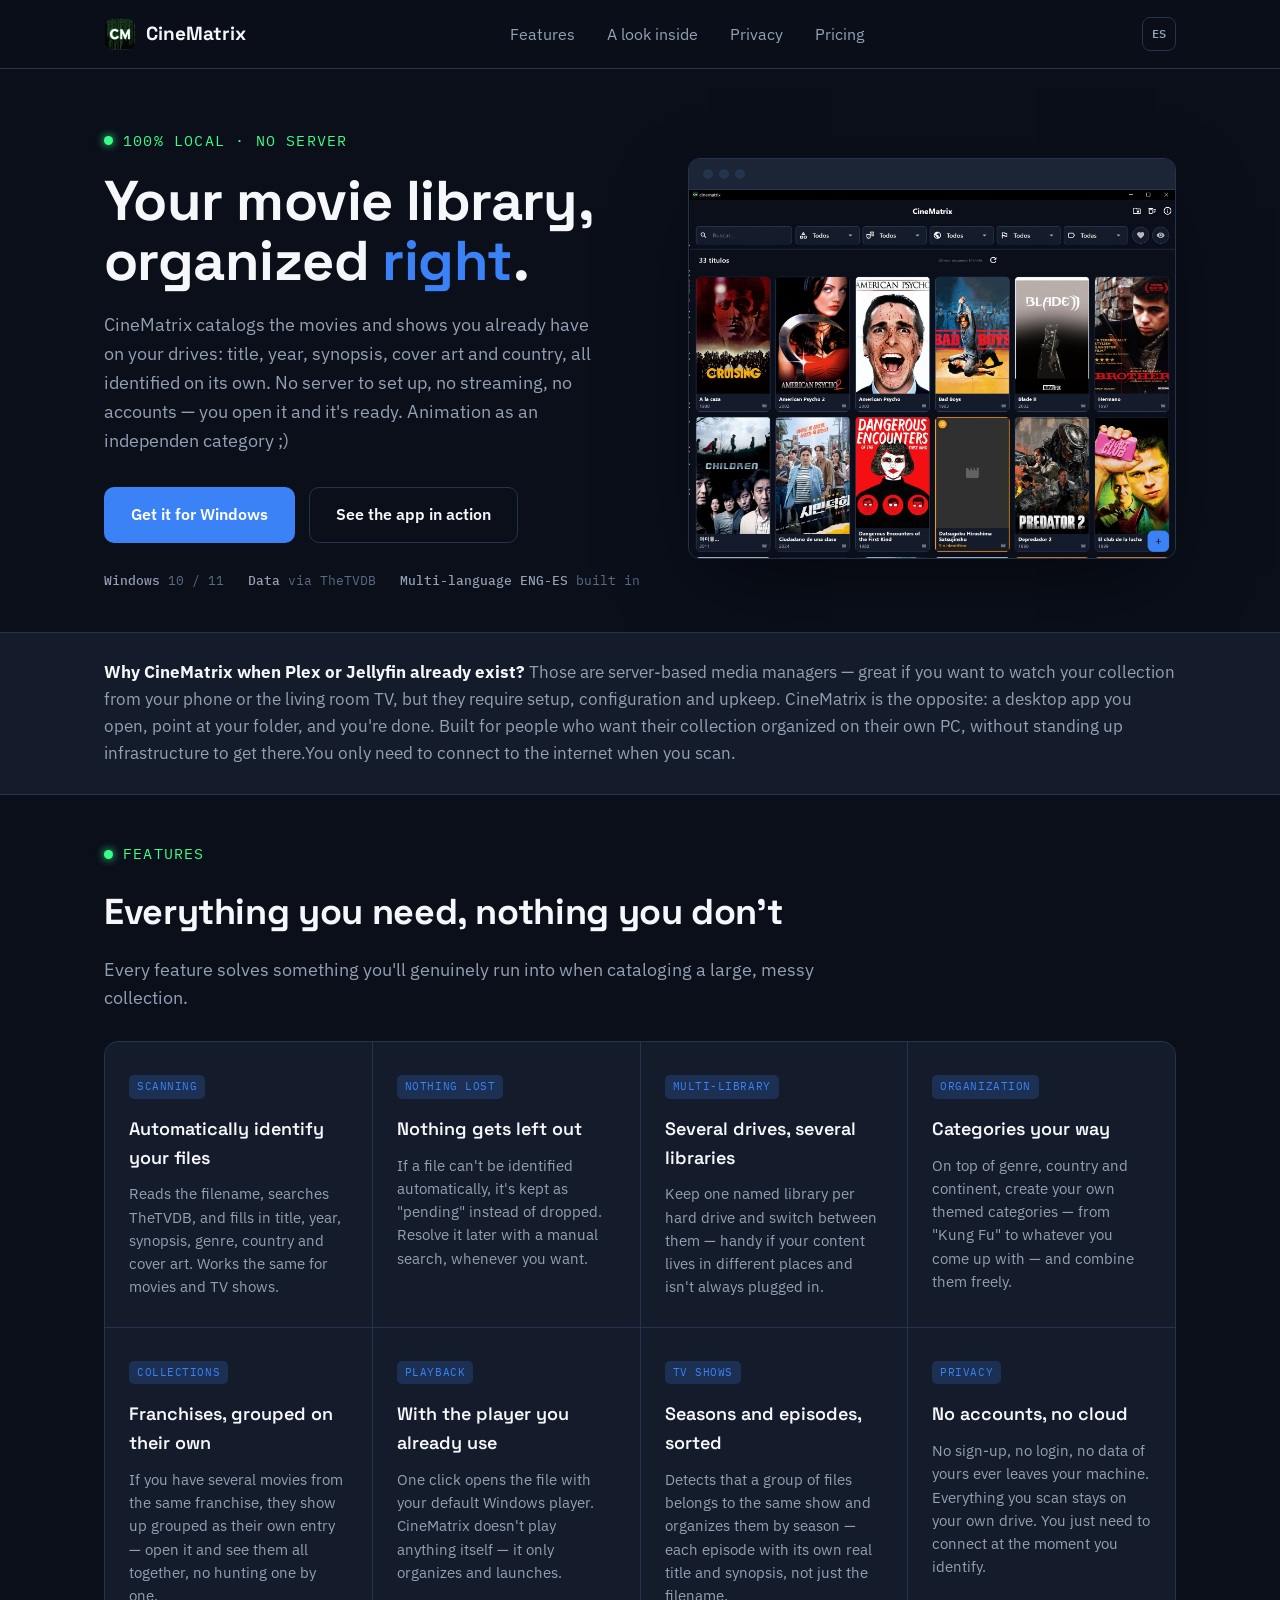
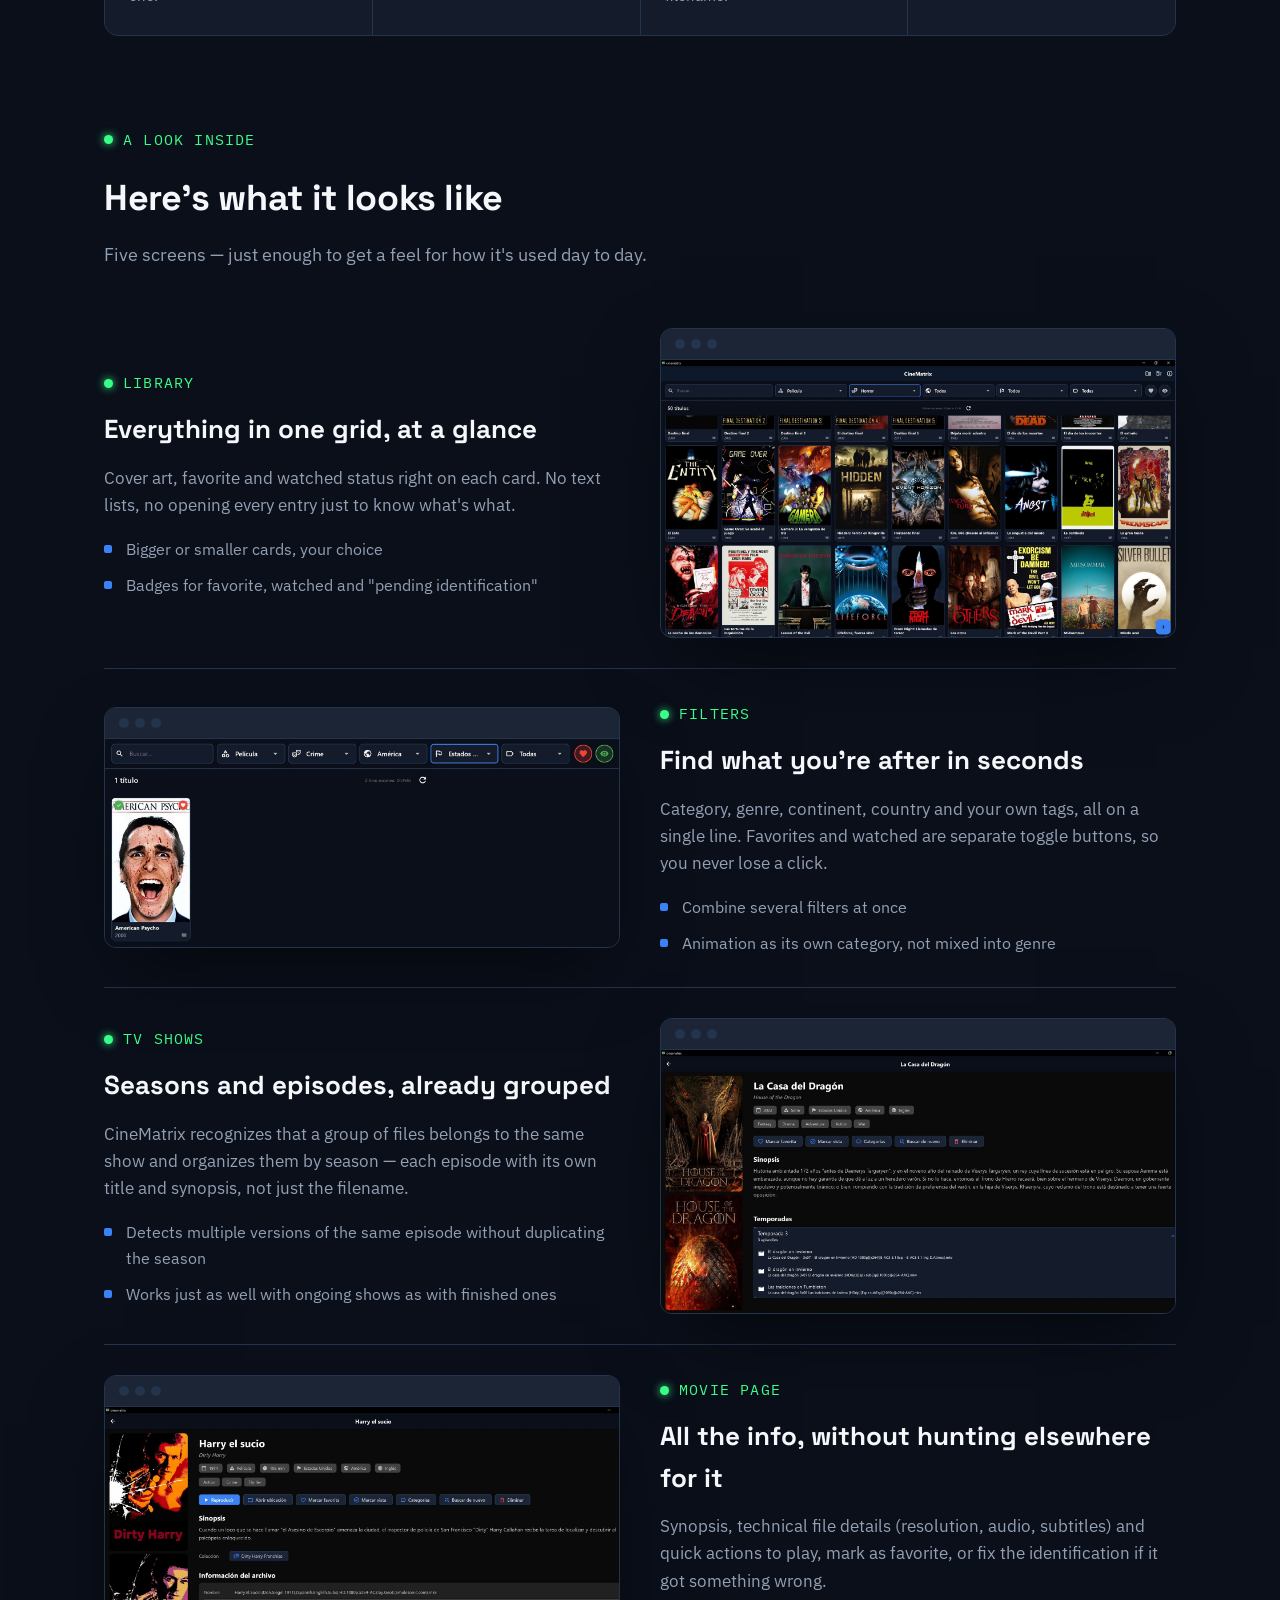
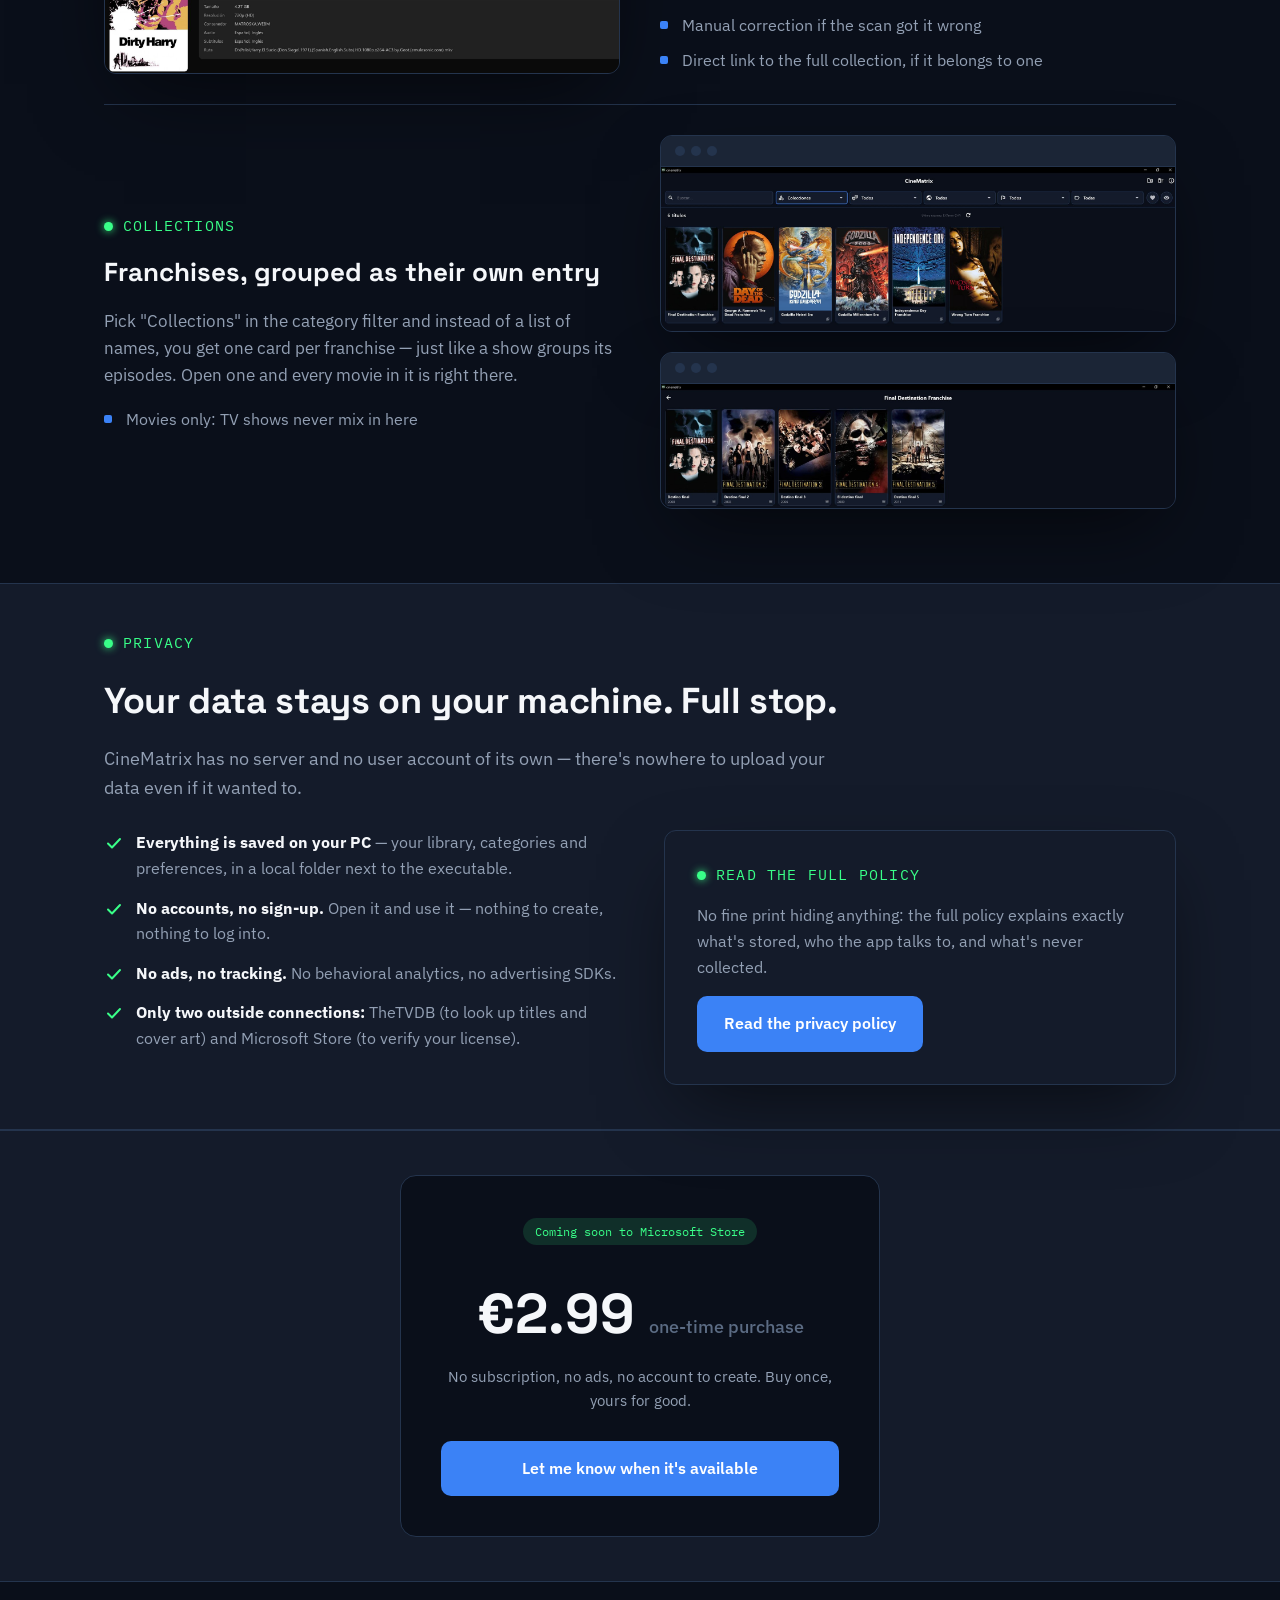
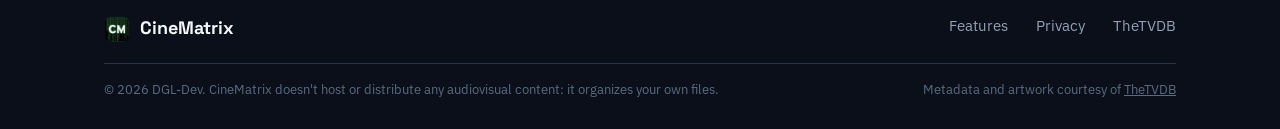
==== index.html @ 27110ffa "Update index.html" ====
<!DOCTYPE html>
<html lang="es">
<head>
<meta charset="UTF-8">
<meta name="viewport" content="width=device-width, initial-scale=1.0">
<title>CineMatrix — Tu videoteca, organizada como se merece</title>
<meta name="description" content="CineMatrix cataloga y reproduce tu colección de películas y series en local, en Windows, sin servidor ni streaming. Escanea tus carpetas, identifica cada título automáticamente y reprodúcelo con tu reproductor de siempre.">
<link rel="icon" href="logo.png">
<link rel="alternate" hreflang="es" href="./">
<link rel="alternate" hreflang="en" href="en/">
<link rel="preconnect" href="https://fonts.googleapis.com">
<link rel="preconnect" href="https://fonts.gstatic.com" crossorigin>
<link href="https://fonts.googleapis.com/css2?family=Space+Grotesk:wght@500;700&family=IBM+Plex+Sans:wght@400;500;600&family=IBM+Plex+Mono:wght@400;500;600&display=swap" rel="stylesheet">
<link rel="stylesheet" href="styles.css">
</head>
<body>

<nav class="nav">
  <div class="wrap">
    <a href="#top" class="nav-brand">
      <img src="logo.png" alt="">
      CineMatrix
    </a>
    <ul class="nav-links">
      <li><a href="#caracteristicas">Características</a></li>
      <li><a href="#vistazo">Un vistazo</a></li>
      <li><a href="#privacidad">Privacidad</a></li>
      <li><a href="#precio">Precio</a></li>
    </ul>
    <a class="lang-switch" href="en/" aria-label="Switch to English">EN</a>
  </div>
</nav>

<header class="hero" id="top">
  <canvas id="rain-canvas" aria-hidden="true"></canvas>
  <div class="wrap">
    <div class="hero-grid">
      <div>
        <span class="eyebrow">100% local · sin servidor</span>
        <h1>Tu videoteca,<br>organizada <em>como se merece</em>.</h1>
        <p class="lead">
          CineMatrix cataloga las películas, series y animación que ya tienes en tus discos:
          título, año, sinopsis, portada y país, todo identificado solo. Sin montar
          un servidor, sin streaming, sin cuentas — se abre y ya está.
        </p>
        <div class="hero-actions">
          <a class="btn btn-primary" href="#precio">
            Consíguela para Windows
          </a>
          <a class="btn btn-ghost" href="#vistazo">Ver la app por dentro</a>
        </div>
        <div class="hero-meta">
          <span><strong>Windows</strong> 10 / 11</span>
          <span><strong>Datos</strong> vía TheTVDB</span>
          <span><strong>Multi-idioma ENG-ES</strong> incluido</span>
        </div>
      </div>

      <div class="window-frame">
        <div class="bar">
          <span class="dot"></span><span class="dot"></span><span class="dot"></span>
        </div>
        <button class="image-button" data-image="capturas/biblioteca1.jpg">
          <img src="capturas/biblioteca1.jpg" alt="Cuadrícula principal de CineMatrix mostrando una biblioteca con 33 títulos de películas y series">
        </button>
      </div>
    </div>
  </div>
</header>

<div class="positioning">
  <div class="wrap">
    <p>
      <strong>¿Para qué CineMatrix si ya existe Plex o Jellyfin?</strong>
      Esos son gestores con servidor: geniales si quieres ver tu colección desde el
      móvil o la tele del salón, pero piden instalación, configuración y mantenimiento.
      CineMatrix es lo contrario — una app de escritorio que abres, escaneas tu carpeta
      y listo. Pensada para quien quiere su colección organizada en su propio PC, sin
      montar infraestructura para conseguirlo. Únicamente necesita conectarse a internet cuando
      escaneas.
    </p>
  </div>
</div>

<section id="caracteristicas">
  <div class="wrap">
    <div class="section-head">
      <span class="eyebrow">Características</span>
      <h2>Todo lo que hace falta, nada que sobre</h2>
      <p>Cada función resuelve algo con lo que te vas a topar de verdad al catalogar una colección grande y desordenada.</p>
    </div>

    <div class="features-grid">
      <div class="feature">
        <span class="tag">ESCANEO</span>
        <h3>Identifica automáticamente tus archivos</h3>
        <p>Lee el nombre del archivo y rellena título, año, sinopsis, género, país, portada junto con los datos técnicos del archivo. Funciona con películas y series por igual.</p>
      </div>
      <div class="feature">
        <span class="tag">SIN PERDER NADA</span>
        <h3>Nada se queda fuera</h3>
        <p>Si un archivo no se identifica solo, se guarda como "pendiente" en vez de descartarse. Lo resuelves luego con una búsqueda manual, cuando quieras.</p>
      </div>
      <div class="feature">
        <span class="tag">MULTI-BIBLIOTECA</span>
        <h3>Varios discos, varias bibliotecas</h3>
        <p>Ten una biblioteca por disco duro, con nombre propio, y cambia entre ellas — útil si guardas contenido en distintos sitios y no siempre los tienes conectados.</p>
      </div>
      <div class="feature">
        <span class="tag">ORGANIZACIÓN</span>
        <h3>Categorías a tu manera</h3>
        <p>Además de género, país y continente, crea tus propias categorías temáticas — de "Kung Fu" a lo que se te ocurra — y combínalas entre sí.</p>
      </div>
      <div class="feature">
        <span class="tag">COLECCIONES</span>
        <h3>Sagas agrupadas solas</h3>
        <p>Si tienes varias películas de una misma saga, aparecen agrupadas como una ficha propia — entras y ves todas juntas, sin buscarlas una a una.</p>
      </div>
      <div class="feature">
        <span class="tag">REPRODUCCIÓN</span>
        <h3>Con el reproductor que ya usas</h3>
        <p>Un clic abre el archivo con tu reproductor por defecto de Windows. CineMatrix no reproduce nada por sí misma — solo organiza y lanza.</p>
      </div>
      <div class="feature">
        <span class="tag">SERIES</span>
        <h3>Temporadas y episodios, solos</h3>
        <p>Detecta tu serie a partir del nombre del archivo y agrupa cada episodio en su temporada correspondiente, con título y sinopsis propios de cada capítulo.</p>
      </div>
      <div class="feature">
        <span class="tag">PRIVACIDAD</span>
        <h3>Sin cuentas, sin nube, offline</h3>
        <p>No hay registro, ni inicio de sesión, ni datos tuyos saliendo de tu equipo. Todo lo que escaneas se queda en tu propio disco. Solo necesita conectarse
          en el momento que identificas.
        </p>
      </div>
    </div>
  </div>
</section>

<section id="vistazo">
  <div class="wrap">
    <div class="section-head">
      <span class="eyebrow">Un vistazo</span>
      <h2>Así se ve por dentro</h2>
      <p>Cinco pantallas, lo justo para hacerse una idea de cómo se usa día a día.</p>
    </div>

    <div class="showcase-row">
      <div class="showcase-text">
        <span class="eyebrow">Biblioteca</span>
        <h3>Todo en una cuadrícula, de un vistazo</h3>
        <p>Portada, favorito y estado de visto directamente sobre cada tarjeta. Sin listas de texto, sin tener que entrar a cada ficha para saber qué es qué.</p>
        <ul>
          <li>9 fichas por línea y tamaño autoregulado</li>
          <li>Insignias de favorito, visto y "pendiente de identificar"</li>
        </ul>
      </div>
      <div class="showcase-shot window-frame">
        <div class="bar"><span class="dot"></span><span class="dot"></span><span class="dot"></span></div>
        <button class="image-button" data-image="capturas/biblioteca2.jpg">
          <img src="capturas/biblioteca2.jpg" alt="Biblioteca de CineMatrix filtrada por género Horror, mostrando 50 títulos en varias filas de tarjetas">
        </button>
      </div>
    </div>

    <div class="showcase-row reverse">
      <div class="showcase-text">
        <span class="eyebrow">Filtros</span>
        <h3>Encuentra lo que buscas en segundos</h3>
        <p>Categoría, género, continente, país y tus propias etiquetas, todo en una sola línea. Favoritos y vistos son botones aparte, para no perder ni un clic.</p>
        <ul>
          <li>Combina varios filtros a la vez</li>
          <li>Animación como categoría propia, no mezclada con género</li>
        </ul>
      </div>
      <div class="showcase-shot window-frame">
        <div class="bar"><span class="dot"></span><span class="dot"></span><span class="dot"></span></div>
        <button class="image-button" data-image="capturas/filtros.jpg">
          <img src="capturas/filtros.jpg" alt="Barra de filtros de CineMatrix con Película, Crime, América y Estados Unidos activos">
        </button>
      </div>
    </div>

    <div class="showcase-row">
      <div class="showcase-text">
        <span class="eyebrow">Series</span>
        <h3>Temporadas y episodios, ya agrupados</h3>
        <p>CineMatrix reconoce que un grupo de archivos pertenece a la misma serie, y los organiza por temporada — cada episodio con su propio título y sinopsis, no solo el nombre del archivo.</p>
        <ul>
          <li>Detecta varias versiones del mismo episodio sin duplicar la temporada</li>
          <li>Funciona igual de bien con series en emisión que con series cerradas</li>
        </ul>
      </div>
      <div class="showcase-shot window-frame">
        <div class="bar"><span class="dot"></span><span class="dot"></span><span class="dot"></span></div>
        <button class="image-button" data-image="capturas/detalle-serie.jpg">
          <img src="capturas/detalle-serie.jpg" alt="Ficha de la serie La Casa del Dragón con la Temporada 3 desplegada y sus episodios">
        </button>
      </div>
    </div>

    <div class="showcase-row reverse">
      <div class="showcase-text">
        <span class="eyebrow">Ficha de película</span>
        <h3>Toda la información, sin ir a buscarla a otro sitio</h3>
        <p>Sinopsis, reparto y datos técnicos del archivo (resolución, audio, subtítulos) y accesos directos para reproducir, marcar favorita o corregir la identificación si hace falta.</p>
        <ul>
          <li>Corrección manual si el escaneo se equivocó</li>
          <li>Acceso directo a la colección completa, si pertenece a una</li>
        </ul>
      </div>
      <div class="showcase-shot window-frame">
        <div class="bar"><span class="dot"></span><span class="dot"></span><span class="dot"></span></div>
        <button class="image-button" data-image="capturas/ficha.jpg">
          <img src="capturas/ficha.jpg" alt="Ficha de la película Harry el sucio con sinopsis, colección e información del archivo">
        </button>
      </div>
    </div>

    <div class="showcase-row">
      <div class="showcase-text">
        <span class="eyebrow">Colecciones</span>
        <h3>Las sagas, agrupadas como una ficha más</h3>
        <p>Elige "Colecciones" en el filtro de categoría y en vez de una lista de nombres, ves una tarjeta por cada saga — igual que una serie agrupa sus episodios. Entra en una y ahí están todas sus películas juntas.</p>
        <ul>
          <li>Solo afecta a películas: las series no se mezclan aquí</li>
        </ul>
      </div>
      <div class="showcase-shot shot-stack">
        <div class="window-frame">
          <div class="bar"><span class="dot"></span><span class="dot"></span><span class="dot"></span></div>
          <button class="image-button" data-image="capturas/coleccion1.jpg">
            <img src="capturas/coleccion1.jpg" alt="Vista de colecciones de CineMatrix con seis sagas como tarjetas: Final Destination, Godzilla, Independence Day...">
          </button>
        </div>
        <div class="window-frame">
          <div class="bar"><span class="dot"></span><span class="dot"></span><span class="dot"></span></div>
          <button class="image-button" data-image="capturas/coleccion2.jpg">
            <img src="capturas/coleccion2.jpg" alt="Dentro de la colección Final Destination Franchise, con sus cinco películas">
          </button>
        </div>
      </div>
    </div>
  </div>
</section>

<section class="privacy" id="privacidad">
  <div class="wrap">
    <div class="section-head">
      <span class="eyebrow">Privacidad</span>
      <h2>Tus datos, en tu equipo. Punto.</h2>
      <p>CineMatrix no tiene servidor propio ni cuenta de usuario — no hay dónde subir tus datos aunque quisiera.</p>
    </div>

    <div class="privacy-grid">
      <ul class="privacy-list">
        <li>
          <svg width="20" height="20" viewBox="0 0 20 20" fill="none"><path d="M4 10.5L8 14.5L16 6" stroke="currentColor" stroke-width="2" stroke-linecap="round" stroke-linejoin="round"/></svg>
          <span><strong>Todo se guarda en tu PC</strong> — tu biblioteca, categorías y preferencias, en una carpeta local junto al ejecutable.</span>
        </li>
        <li>
          <svg width="20" height="20" viewBox="0 0 20 20" fill="none"><path d="M4 10.5L8 14.5L16 6" stroke="currentColor" stroke-width="2" stroke-linecap="round" stroke-linejoin="round"/></svg>
          <span><strong>Sin cuentas ni registro.</strong> Se abre y se usa, no hay nada que crear ni con lo que iniciar sesión.</span>
        </li>
        <li>
          <svg width="20" height="20" viewBox="0 0 20 20" fill="none"><path d="M4 10.5L8 14.5L16 6" stroke="currentColor" stroke-width="2" stroke-linecap="round" stroke-linejoin="round"/></svg>
          <span><strong>Sin anuncios ni rastreo.</strong> Ninguna analítica de comportamiento ni SDK publicitario.</span>
        </li>
        <li>
          <svg width="20" height="20" viewBox="0 0 20 20" fill="none"><path d="M4 10.5L8 14.5L16 6" stroke="currentColor" stroke-width="2" stroke-linecap="round" stroke-linejoin="round"/></svg>
          <span><strong>Solo dos comunicaciones externas:</strong> a TheTVDB (para buscar títulos y portadas) y a Microsoft Store (para verificar la licencia).</span>
        </li>
      </ul>

      <div class="window-frame" style="padding: 32px; display:flex; flex-direction:column; gap:16px; align-items:flex-start;">
        <span class="eyebrow" style="margin-bottom:0;">Léelo completo</span>
        <p style="margin:0; color:var(--text-muted); font-size:16px;">
          Sin letra pequeña escondida: la política completa explica exactamente
          qué se guarda, con quién se comunica la app y qué no se recopila nunca.
        </p>
        <a class="btn btn-primary" href="privacidad.html">Consulta la política de privacidad</a>
      </div>
    </div>
  </div>
</section>

<section class="pricing" id="precio">
  <div class="wrap">
    <div class="pricing-card">
      <span class="pricing-badge">Próximamente en Microsoft Store</span>
      <div class="price">2,99&nbsp;€ <span>pago único</span></div>
      <p class="note">Sin suscripción, sin anuncios, sin cuenta que crear. Una compra, tuya para siempre.</p>
      <a class="btn btn-primary" href="#precio">
        Avísame cuando esté disponible
      </a>
    </div>
  </div>
</section>

<footer>
  <div class="wrap">
    <div class="footer-grid">
      <div class="footer-brand">
        <img src="logo.png" alt="">
        CineMatrix
      </div>
      <ul class="footer-links">
        <li><a href="#caracteristicas">Características</a></li>
        <li><a href="privacidad.html">Privacidad</a></li>
        <li><a href="https://thetvdb.com" target="_blank" rel="noopener">TheTVDB</a></li>
      </ul>
    </div>
    <div class="footer-fine">
      <span>© 2026 DGL.Dev. CineMatrix no aloja ni distribuye contenido audiovisual: organiza tus propios archivos.</span>
      <span>Metadatos y portadas cortesía de <a href="https://thetvdb.com" target="_blank" rel="noopener">TheTVDB</a></span>
    </div>
  </div>
</footer>

<!-- Modal para zoom de imágenes -->
<div id="image-modal" class="modal" aria-hidden="true" role="dialog" aria-label="Visor de imágenes">
  <button id="modal-close" class="modal-close" aria-label="Cerrar imagen">✕</button>
  <img id="modal-image" src="" alt="Imagen ampliada">
</div>

<script src="rain.js"></script>
<script src="zoom.js"></script>
<script>
  // Redirigir automáticamente al idioma del navegador
  (function() {
    var userLang = navigator.language || navigator.userLanguage;
    if (userLang && userLang.startsWith('en')) {
      window.location.href = 'en/';
    }
  })();
</script>
</body>
</html>
---- styles.css ----
/* ============================================================
   CineMatrix — estilos compartidos
   Paleta calcada de la propia app (lib/theme/app_colors.dart):
   fondo casi negro azulado, superficies ligeramente más claras,
   acento azul. El verde es SOLO de marca (el logo "Matrix"),
   se usa con cuentagotas, nunca como color de interfaz.
   ============================================================ */

:root {
  --bg: #0a0f1a;
  --surface: #141b2a;
  --surface-2: #1b2536;
  --border: #24344d;
  --accent: #3b82f6;
  --accent-dim: #3b82f633;
  --matrix: #39ff88;
  --matrix-dim: #39ff8822;
  --text: #f5f7fa;
  --text-muted: #93a0b4;
  --text-faint: #5b6b83;

  --font-display: "Space Grotesk", sans-serif;
  --font-body: "IBM Plex Sans", sans-serif;
  --font-mono: "IBM Plex Mono", monospace;
}

* { box-sizing: border-box; }

html {
  scroll-behavior: smooth;
}

@media (prefers-reduced-motion: reduce) {
  html { scroll-behavior: auto; }
  * { animation-duration: 0.001ms !important; animation-iteration-count: 1 !important; transition-duration: 0.001ms !important; }
}

body {
  margin: 0;
  background: var(--bg);
  color: var(--text);
  font-family: var(--font-body);
  font-size: 18px;
  line-height: 1.6;
  -webkit-font-smoothing: antialiased;
}

a { color: inherit; }

img { max-width: 100%; display: block; }

.wrap {
  max-width: 1120px;
  margin: 0 auto;
  padding: 0 24px;
}

/* ---------- Foco visible para teclado ---------- */
a:focus-visible,
button:focus-visible {
  outline: 2px solid var(--accent);
  outline-offset: 3px;
  border-radius: 4px;
}

/* ---------- Navegación ---------- */
.nav {
  position: sticky;
  top: 0;
  z-index: 50;
  background: rgba(10, 15, 26, 0.85);
  backdrop-filter: blur(10px);
  border-bottom: 1px solid var(--border);
}

.nav .wrap {
  display: flex;
  align-items: center;
  justify-content: space-between;
  height: 68px;
}

.nav-brand {
  display: flex;
  align-items: center;
  gap: 10px;
  font-family: var(--font-display);
  font-weight: 700;
  font-size: 19px;
  text-decoration: none;
  color: var(--text);
}

.nav-brand img { width: 32px; height: 32px; }

.nav-links {
  display: flex;
  align-items: center;
  gap: 32px;
  list-style: none;
  margin: 0;
  padding: 0;
}

.nav-links a {
  text-decoration: none;
  color: var(--text-muted);
  font-size: 16px;
  transition: color 0.15s ease;
}

.nav-links a:hover { color: var(--text); }

.nav-cta {
  display: inline-flex;
  align-items: center;
  gap: 8px;
  background: var(--accent);
  color: #fff;
  padding: 9px 18px;
  border-radius: 8px;
  font-size: 14px;
  font-weight: 600;
  text-decoration: none;
  transition: background 0.15s ease;
}

.nav-cta:hover { background: #2f6fe0; }

@media (max-width: 760px) {
  .nav-links { display: none; }
}

.lang-switch {
  display: inline-flex;
  align-items: center;
  justify-content: center;
  width: 34px;
  height: 34px;
  margin-left: 14px;
  border: 1px solid var(--border);
  border-radius: 8px;
  font-family: var(--font-mono);
  font-size: 12px;
  font-weight: 600;
  color: var(--text-muted);
  text-decoration: none;
  transition: border-color 0.15s ease, color 0.15s ease;
}

.lang-switch:hover {
  border-color: var(--accent);
  color: var(--text);
}

/* ---------- Botones ---------- */
.btn {
  display: inline-flex;
  align-items: center;
  gap: 10px;
  padding: 14px 26px;
  border-radius: 10px;
  font-size: 16px;
  font-weight: 600;
  text-decoration: none;
  border: 1px solid transparent;
  cursor: pointer;
  transition: transform 0.15s ease, background 0.15s ease, border-color 0.15s ease;
}

.btn:hover { transform: translateY(-1px); }

.btn-primary {
  background: var(--accent);
  color: #fff;
}
.btn-primary:hover { background: #2f6fe0; }

.btn-ghost {
  background: transparent;
  border-color: var(--border);
  color: var(--text);
}
.btn-ghost:hover { border-color: var(--accent); }

.btn-tag {
  font-family: var(--font-mono);
  font-size: 11px;
  font-weight: 600;
  letter-spacing: 0.04em;
  padding: 2px 8px;
  border-radius: 5px;
  background: var(--matrix-dim);
  color: var(--matrix);
  margin-left: 4px;
}

/* ---------- Eyebrow / etiquetas mono ---------- */
.eyebrow {
  display: inline-flex;
  align-items: center;
  gap: 10px;
  font-family: var(--font-mono);
  font-size: 15px;
  letter-spacing: 0.08em;
  color: var(--matrix);
  text-transform: uppercase;
  margin-bottom: 18px;
}

.eyebrow::before {
  content: "";
  width: 9px;
  height: 9px;
  border-radius: 50%;
  background: var(--matrix);
  box-shadow: 0 0 8px var(--matrix);
}

/* ---------- Hero ---------- */
.hero {
  position: relative;
  overflow: hidden;
  padding: 56px 0 40px;
  border-bottom: 1px solid var(--border);
}

#rain-canvas {
  position: absolute;
  inset: 0;
  width: 100%;
  height: 100%;
  opacity: 0.16;
  pointer-events: none;
  mask-image: linear-gradient(to bottom, black 0%, black 55%, transparent 100%);
  -webkit-mask-image: linear-gradient(to bottom, black 0%, black 55%, transparent 100%);
}

.hero .wrap { position: relative; z-index: 1; }

.hero-grid {
  display: grid;
  grid-template-columns: 1.1fr 1fr;
  gap: 48px;
  align-items: center;
}

@media (max-width: 900px) {
  .hero-grid { grid-template-columns: 1fr; }
}

.hero h1 {
  font-family: var(--font-display);
  font-size: clamp(38px, 5vw, 56px);
  line-height: 1.08;
  font-weight: 700;
  margin: 0 0 20px;
  letter-spacing: -0.01em;
}

.hero h1 em {
  font-style: normal;
  color: var(--accent);
}

.hero p.lead {
  font-size: 18px;
  color: var(--text-muted);
  max-width: 46ch;
  margin: 0 0 32px;
}

.hero-actions {
  display: flex;
  flex-wrap: wrap;
  gap: 14px;
  margin-bottom: 28px;
}

.hero-meta {
  display: flex;
  gap: 24px;
  flex-wrap: wrap;
  font-family: var(--font-mono);
  font-size: 13px;
  color: var(--text-faint);
}

.hero-meta strong { color: var(--text-muted); font-weight: 500; }

/* ---------- Marco de "ventana" para las capturas ---------- */
.window-frame {
  background: var(--surface);
  border: 1px solid var(--border);
  border-radius: 12px;
  overflow: hidden;
  box-shadow: 0 30px 80px -20px rgba(0, 0, 0, 0.6);
}

.window-frame .bar {
  display: flex;
  align-items: center;
  gap: 6px;
  padding: 10px 14px;
  background: var(--surface-2);
  border-bottom: 1px solid var(--border);
}

.window-frame .dot {
  width: 10px;
  height: 10px;
  border-radius: 50%;
  background: var(--border);
}

.window-frame img {
  display: block;
  width: 100%;
  height: auto;
}


.shot-placeholder {
  aspect-ratio: var(--ratio, 16 / 10);
  background:
    repeating-linear-gradient(135deg, var(--surface-2) 0px, var(--surface-2) 10px, var(--surface) 10px, var(--surface) 20px);
  border: 1px dashed var(--border);
  border-radius: 8px;
  display: flex;
  flex-direction: column;
  align-items: center;
  justify-content: center;
  gap: 8px;
  text-align: center;
  padding: 24px;
}

.shot-placeholder .tag {
  font-family: var(--font-mono);
  font-size: 12px;
  color: var(--matrix);
  letter-spacing: 0.04em;
}

.shot-placeholder .label {
  font-family: var(--font-mono);
  font-size: 13px;
  color: var(--text-muted);
}

.shot-placeholder .dims {
  font-family: var(--font-mono);
  font-size: 11px;
  color: var(--text-faint);
}

/* ---------- Secciones genéricas ---------- */
section { padding: 44px 0; }

.section-head {
  max-width: 760px;
  margin: 0 0 28px;
}

.section-head h2 {
  font-family: var(--font-display);
  font-size: clamp(28px, 3.2vw, 36px);
  font-weight: 700;
  margin: 0 0 14px;
  letter-spacing: -0.01em;
}

.section-head p {
  color: var(--text-muted);
  font-size: 18px;
  margin: 0;
}

/* ---------- Posicionamiento (franja corta) ---------- */
.positioning {
  border-bottom: 1px solid var(--border);
  background: var(--surface);
}

.positioning .wrap {
  padding: 26px 24px;
  display: flex;
  align-items: center;
  gap: 20px;
  flex-wrap: wrap;
}

.positioning p {
  margin: 0;
  color: var(--text-muted);
  font-size: 17px;
}

.positioning strong { color: var(--text); }

/* ---------- Grid de características ---------- */
.features-grid {
  display: grid;
  grid-template-columns: repeat(4, 1fr);
  gap: 1px;
  background: var(--border);
  border: 1px solid var(--border);
  border-radius: 14px;
  overflow: hidden;
}

@media (max-width: 980px) {
  .features-grid { grid-template-columns: repeat(2, 1fr); }
}
@media (max-width: 560px) {
  .features-grid { grid-template-columns: 1fr; }
}

.feature {
  background: var(--surface);
  padding: 28px 24px;
}

.feature .tag {
  display: inline-block;
  font-family: var(--font-mono);
  font-size: 11px;
  letter-spacing: 0.05em;
  color: var(--accent);
  background: var(--accent-dim);
  padding: 3px 8px;
  border-radius: 5px;
  margin-bottom: 16px;
}

.feature h3 {
  font-family: var(--font-display);
  font-size: 18px;
  font-weight: 600;
  margin: 0 0 10px;
}

.feature p {
  color: var(--text-muted);
  font-size: 15px;
  margin: 0;
  line-height: 1.55;
}

/* ---------- Filas de capturas alternadas ---------- */
.showcase-row {
  display: grid;
  grid-template-columns: 1fr 1fr;
  gap: 40px;
  align-items: center;
  padding: 30px 0;
  border-bottom: 1px solid var(--border);
}

.showcase-row:last-child { border-bottom: none; }

.showcase-row.reverse .showcase-text { order: 2; }
.showcase-row.reverse .showcase-shot { order: 1; }

@media (max-width: 860px) {
  .showcase-row,
  .showcase-row.reverse .showcase-text,
  .showcase-row.reverse .showcase-shot {
    order: initial;
    grid-template-columns: 1fr;
  }
  .showcase-row { grid-template-columns: 1fr; }
}

.showcase-text .eyebrow { margin-bottom: 14px; }

.showcase-text h3 {
  font-family: var(--font-display);
  font-size: 26px;
  font-weight: 700;
  margin: 0 0 14px;
}

.showcase-text p {
  color: var(--text-muted);
  font-size: 17px;
  margin: 0 0 18px;
}

.showcase-text ul {
  margin: 0;
  padding: 0;
  list-style: none;
  display: flex;
  flex-direction: column;
  gap: 10px;
}

.showcase-text li {
  font-size: 16px;
  color: var(--text-muted);
  padding-left: 22px;
  position: relative;
}

.showcase-text li::before {
  content: "";
  position: absolute;
  left: 0;
  top: 8px;
  width: 8px;
  height: 8px;
  border-radius: 2px;
  background: var(--accent);
}

/* ---------- Privacidad (resumen + enlace a la política completa) ---------- */
.privacy {
  background: var(--surface);
  border-top: 1px solid var(--border);
  border-bottom: 1px solid var(--border);
}

.privacy-grid {
  display: grid;
  grid-template-columns: 1fr 1fr;
  gap: 48px;
  align-items: start;
}

@media (max-width: 860px) {
  .privacy-grid { grid-template-columns: 1fr; }
}

.privacy-list {
  list-style: none;
  margin: 0;
  padding: 0;
  display: flex;
  flex-direction: column;
  gap: 14px;
}

.privacy-list li {
  display: flex;
  gap: 12px;
  align-items: flex-start;
  font-size: 16px;
  color: var(--text-muted);
}

.privacy-list li svg {
  flex-shrink: 0;
  margin-top: 3px;
  color: var(--matrix);
}

.privacy-list strong { color: var(--text); }

/* ---------- Capturas apiladas (p. ej. colección 1 + colección 2) ---------- */
.shot-stack {
  display: flex;
  flex-direction: column;
  gap: 20px;
}


.pricing {
  background: var(--surface);
  border-top: 1px solid var(--border);
  border-bottom: 1px solid var(--border);
}

.pricing-card {
  max-width: 480px;
  margin: 0 auto;
  text-align: center;
  padding: 40px 40px;
  background: var(--bg);
  border: 1px solid var(--border);
  border-radius: 16px;
}

.pricing-card .price {
  font-family: var(--font-display);
  font-size: 56px;
  font-weight: 700;
  margin: 18px 0 6px;
}

.pricing-card .price span {
  font-size: 18px;
  color: var(--text-faint);
  font-weight: 500;
  font-family: var(--font-body);
}

.pricing-card p.note {
  color: var(--text-muted);
  font-size: 15px;
  margin: 0 0 28px;
}

.pricing-card .btn { width: 100%; justify-content: center; }

.pricing-badge {
  display: inline-block;
  font-family: var(--font-mono);
  font-size: 12px;
  color: var(--matrix);
  background: var(--matrix-dim);
  padding: 4px 12px;
  border-radius: 999px;
  margin-bottom: 6px;
}

/* ---------- Footer ---------- */
footer {
  padding: 32px 0 28px;
}

.footer-grid {
  display: flex;
  justify-content: space-between;
  align-items: flex-start;
  flex-wrap: wrap;
  gap: 24px;
  padding-bottom: 20px;
  border-bottom: 1px solid var(--border);
  margin-bottom: 16px;
}

.footer-brand {
  display: flex;
  align-items: center;
  gap: 10px;
  font-family: var(--font-display);
  font-weight: 700;
}

.footer-brand img { width: 26px; height: 26px; }

.footer-links {
  display: flex;
  gap: 28px;
  flex-wrap: wrap;
  list-style: none;
  margin: 0;
  padding: 0;
  font-size: 15px;
}

.footer-links a {
  color: var(--text-muted);
  text-decoration: none;
}
.footer-links a:hover { color: var(--text); }

.footer-fine {
  display: flex;
  justify-content: space-between;
  flex-wrap: wrap;
  gap: 10px;
  font-size: 13px;
  color: var(--text-faint);
}

.footer-fine a { color: var(--text-faint); text-decoration: underline; }

/* ---------- Página de privacidad: prosa ---------- */
.legal {
  padding: 48px 0 64px;
  max-width: 760px;
  margin: 0 auto;
}

.legal h1 {
  font-family: var(--font-display);
  font-size: 36px;
  margin: 0 0 8px;
}

.legal .updated {
  font-family: var(--font-mono);
  font-size: 13px;
  color: var(--text-faint);
  margin-bottom: 48px;
}

.legal h2 {
  font-family: var(--font-display);
  font-size: 21px;
  margin: 44px 0 14px;
}

.legal p, .legal li {
  color: var(--text-muted);
  font-size: 16px;
  line-height: 1.7;
}

.legal ul { padding-left: 22px; }

.legal a { color: var(--accent); }

.legal code {
  font-family: var(--font-mono);
  background: var(--surface);
  border: 1px solid var(--border);
  padding: 1px 6px;
  border-radius: 4px;
  font-size: 0.9em;
}

/* ============================================================
   Modal para zoom de imágenes
   ============================================================ */

.image-button {
  display: block;
  width: 100%;
  padding: 0;
  border: none;
  background: none;
  cursor: pointer;
}

.image-button img {
  display: block;
  width: 100%;
  height: auto;
}

.modal {
  display: none;
  position: fixed;
  top: 0;
  left: 0;
  width: 100%;
  height: 100%;
  background: rgba(0, 0, 0, 0.92);
  z-index: 9999;
  justify-content: center;
  align-items: center;
  padding: 40px;
  box-sizing: border-box;
}

.modal.active {
  display: flex;
}

.modal img {
  max-width: 100%;
  max-height: 90vh;
  object-fit: contain;
  border-radius: 8px;
  box-shadow: 0 20px 60px rgba(0, 0, 0, 0.8);
}

.modal-close {
  position: absolute;
  top: 24px;
  right: 32px;
  background: none;
  border: none;
  color: #fff;
  font-size: 36px;
  cursor: pointer;
  opacity: 0.7;
  transition: opacity 0.2s ease;
  z-index: 10;
  font-family: var(--font-body);
}

.modal-close:hover {
  opacity: 1;
}
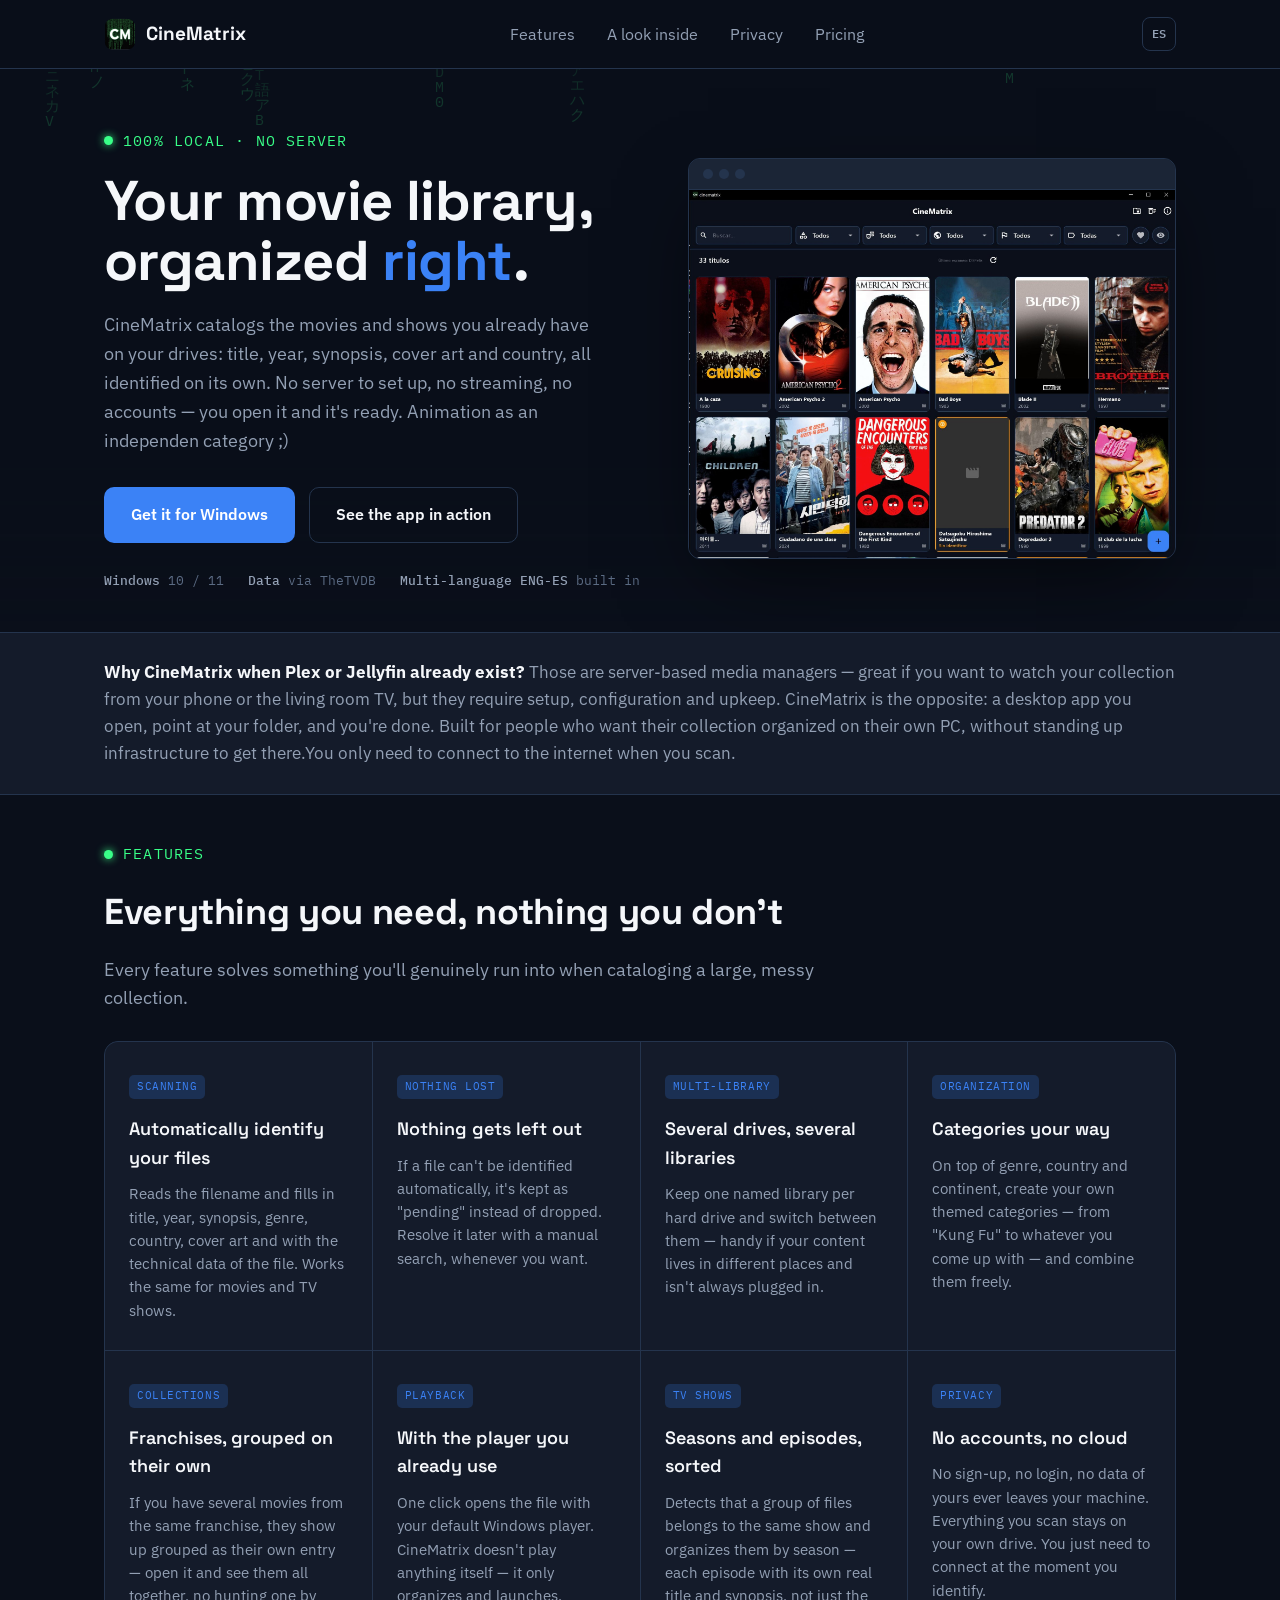
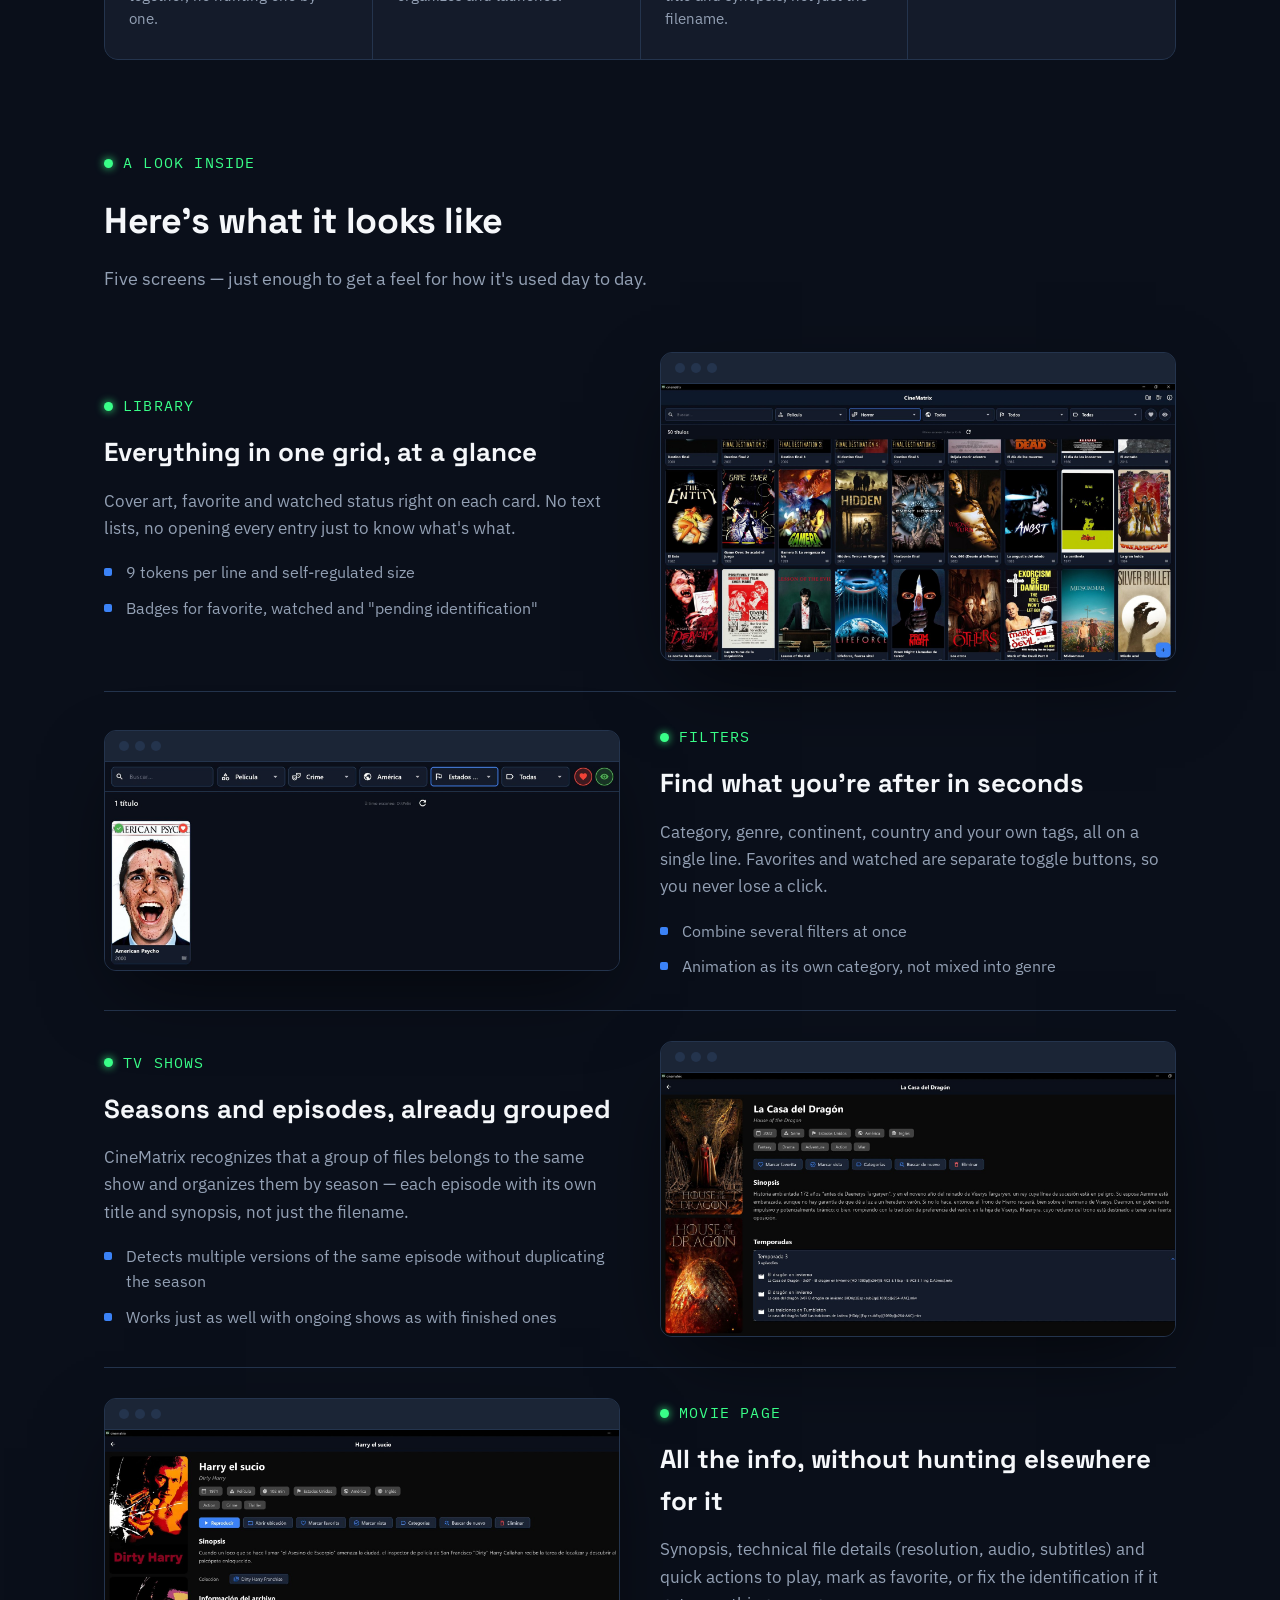
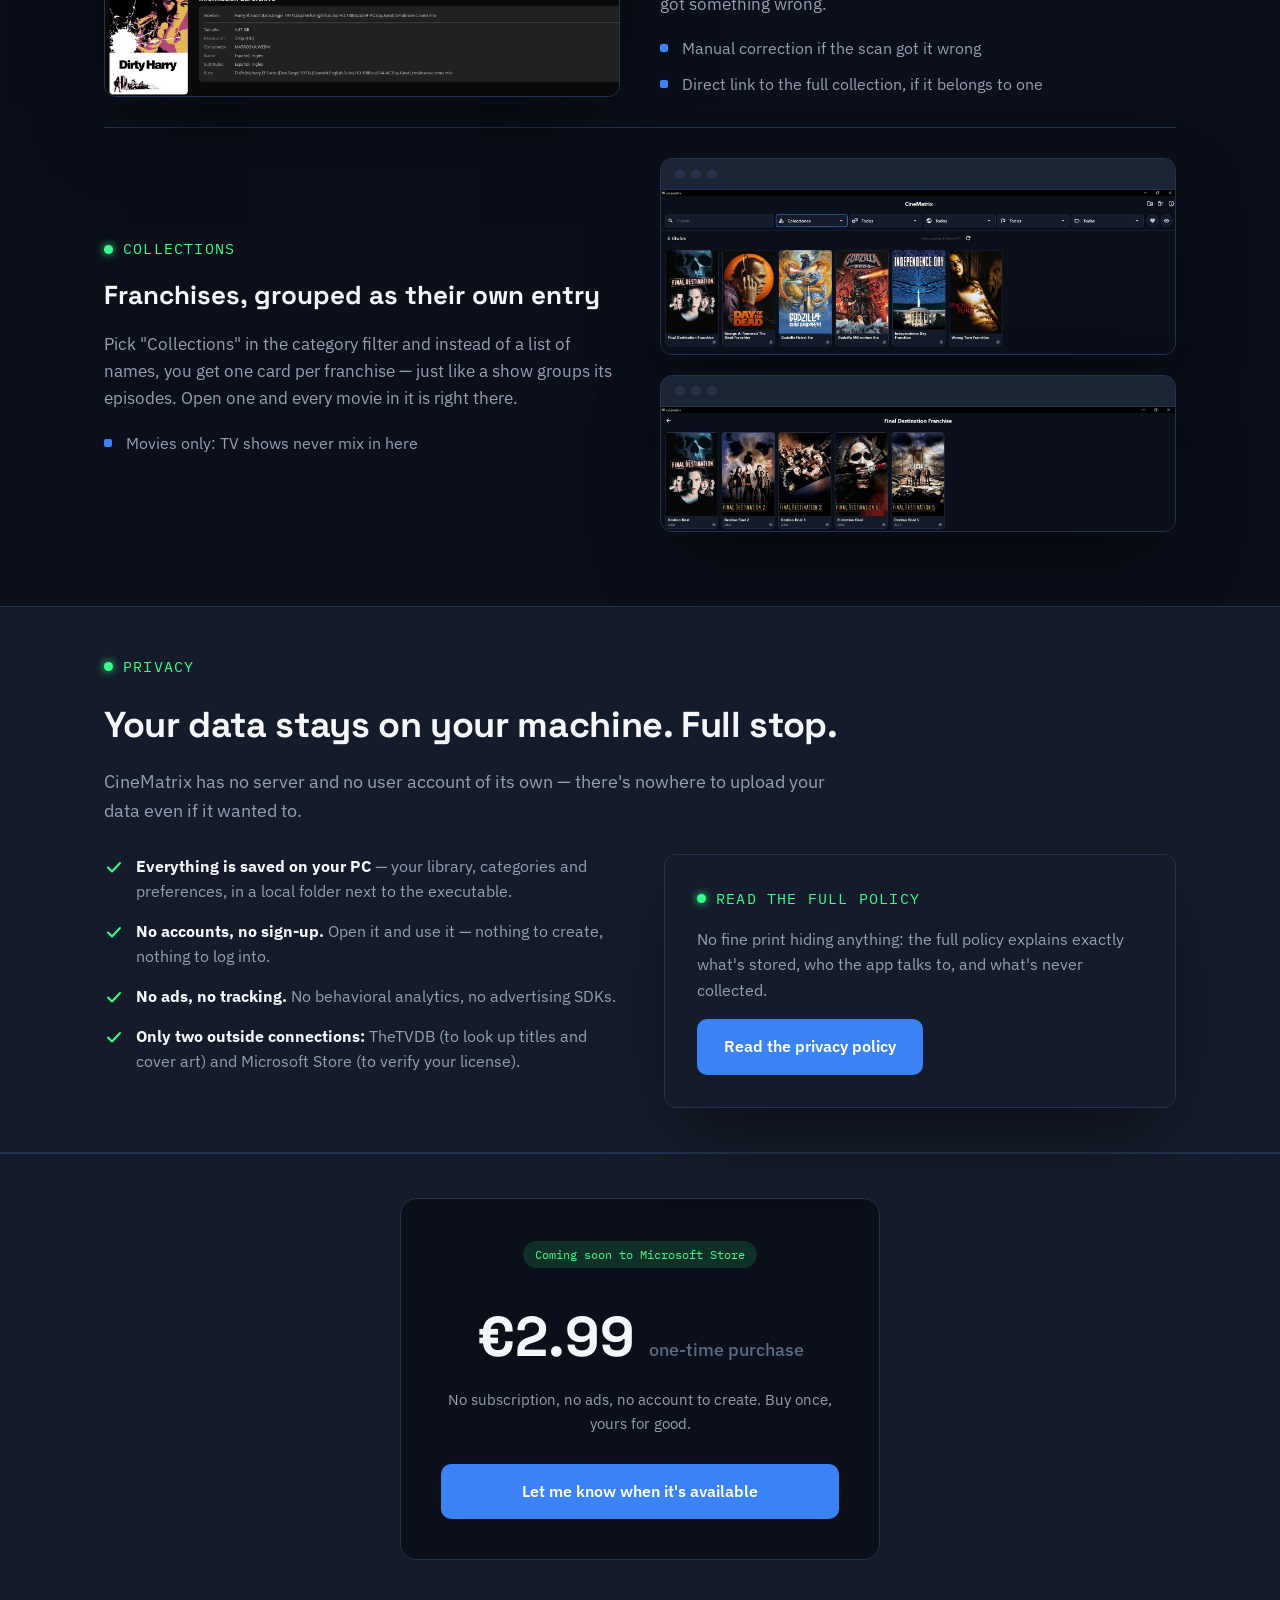
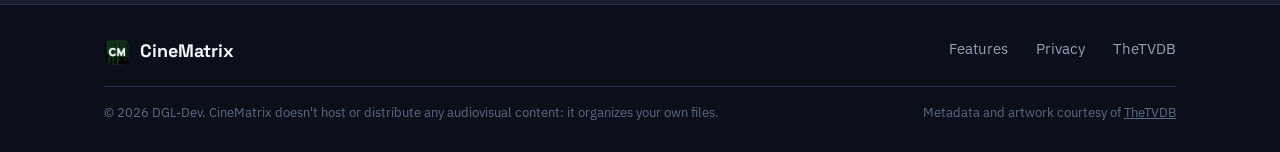
==== commit 7237b93a: "Update index.html" ====
--- a/index.html
+++ b/index.html
@@ -41,7 +41,7 @@
         <p class="lead">
           CineMatrix cataloga las películas, series y animación que ya tienes en tus discos:
           título, año, sinopsis, portada y país, todo identificado solo. Sin montar
-          un servidor, sin streaming, sin cuentas — se abre y ya está.
+          un servidor, sin streaming, sin cuentas, se abre y ya está.
         </p>
         <div class="hero-actions">
           <a class="btn btn-primary" href="#precio">
@@ -74,7 +74,7 @@
       <strong>¿Para qué CineMatrix si ya existe Plex o Jellyfin?</strong>
       Esos son gestores con servidor: geniales si quieres ver tu colección desde el
       móvil o la tele del salón, pero piden instalación, configuración y mantenimiento.
-      CineMatrix es lo contrario — una app de escritorio que abres, escaneas tu carpeta
+      CineMatrix es lo contrario, una app de escritorio que abres, escaneas tu carpeta
       y listo. Pensada para quien quiere su colección organizada en su propio PC, sin
       montar infraestructura para conseguirlo. Únicamente necesita conectarse a internet cuando
       escaneas.
@@ -288,7 +288,7 @@
   <div class="wrap">
     <div class="pricing-card">
       <span class="pricing-badge">Próximamente en Microsoft Store</span>
-      <div class="price">2,99&nbsp;€ <span>pago único</span></div>
+      <div class="price">9,99&nbsp;€ <span>pago único</span></div>
       <p class="note">Sin suscripción, sin anuncios, sin cuenta que crear. Una compra, tuya para siempre.</p>
       <a class="btn btn-primary" href="#precio">
         Avísame cuando esté disponible
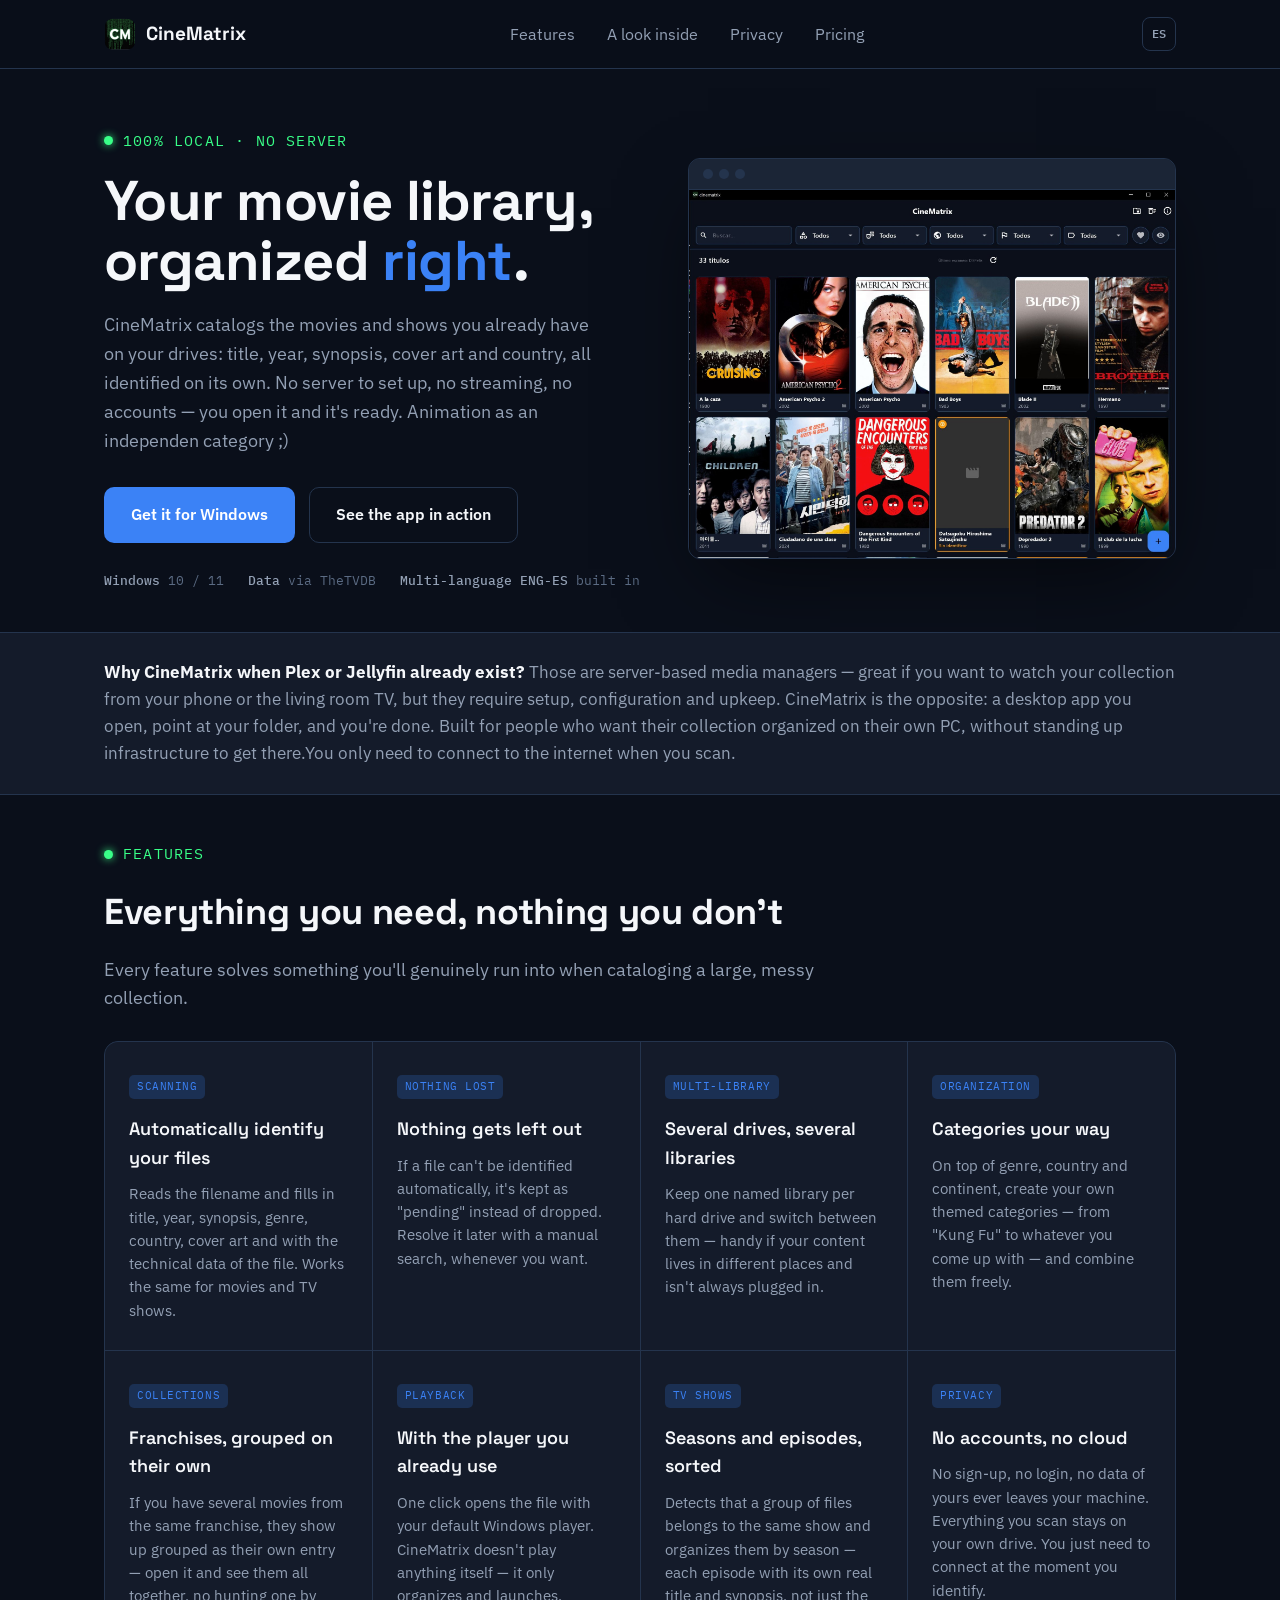
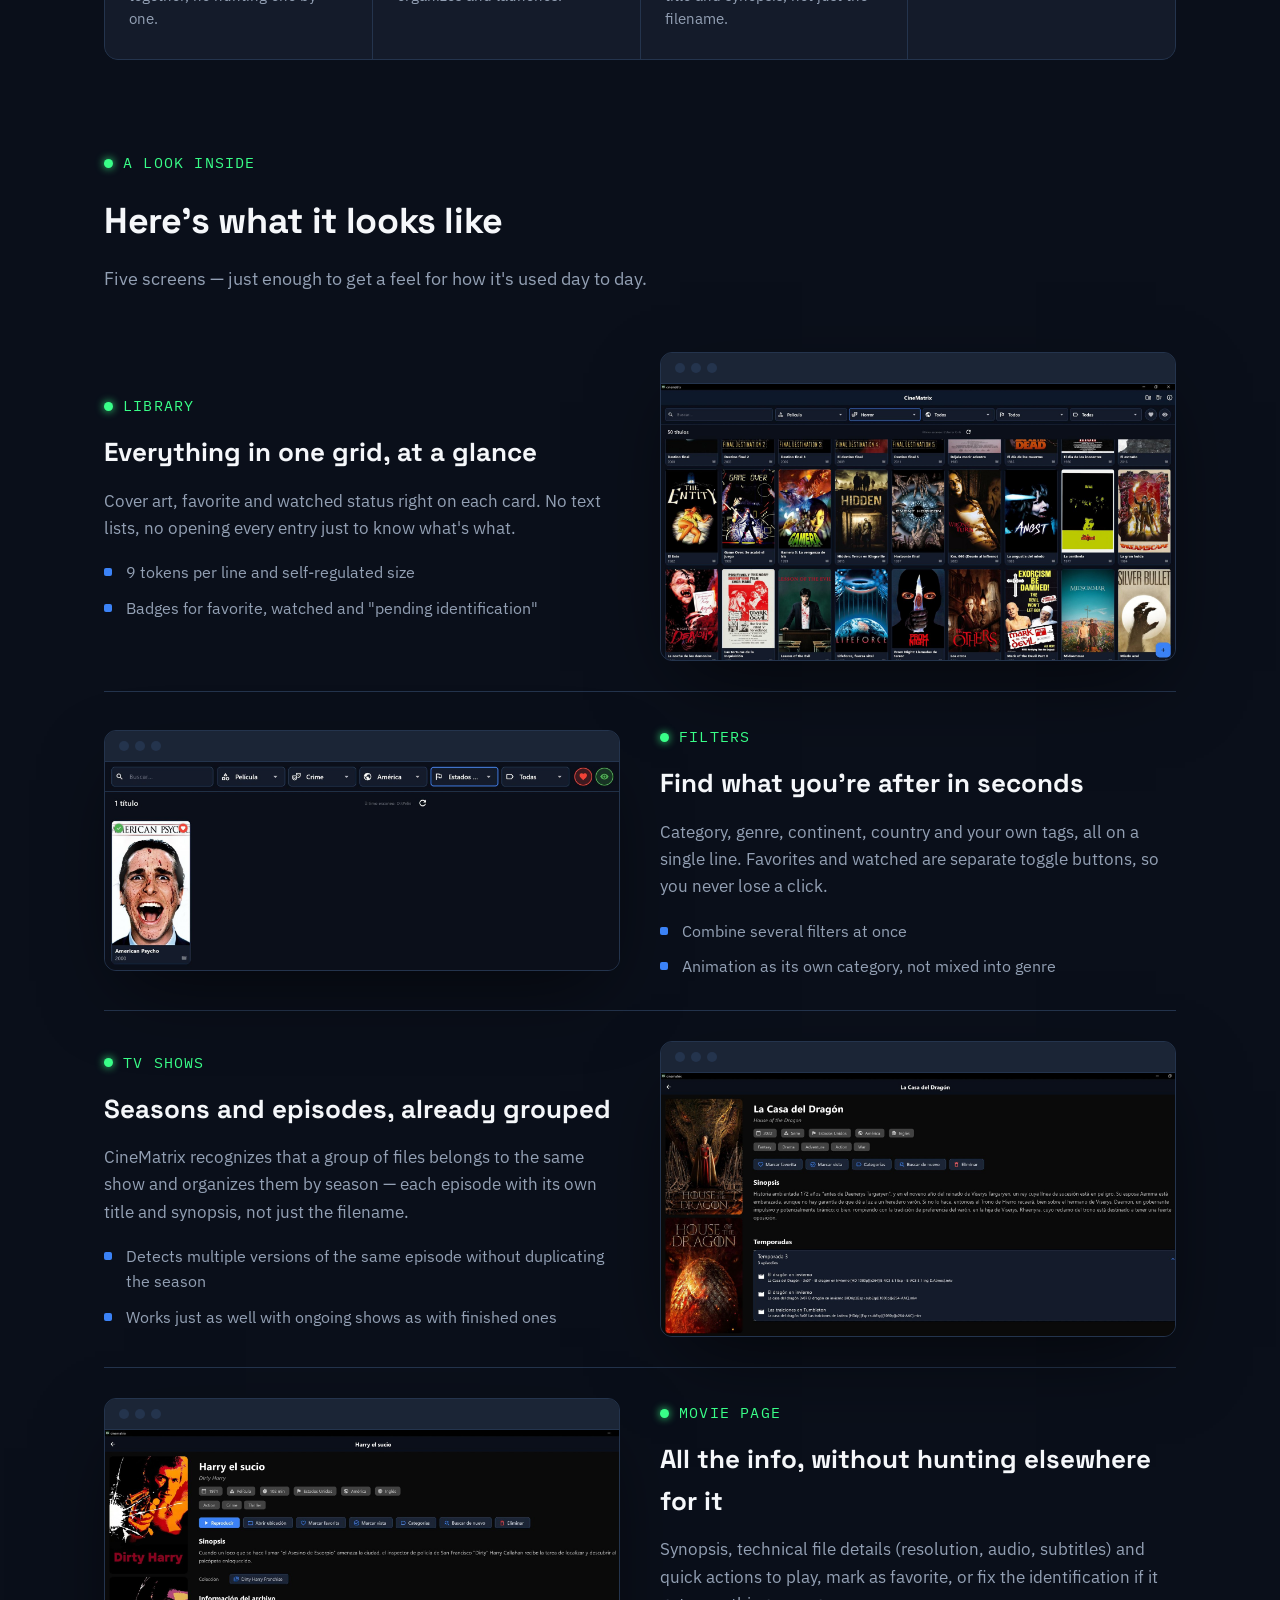
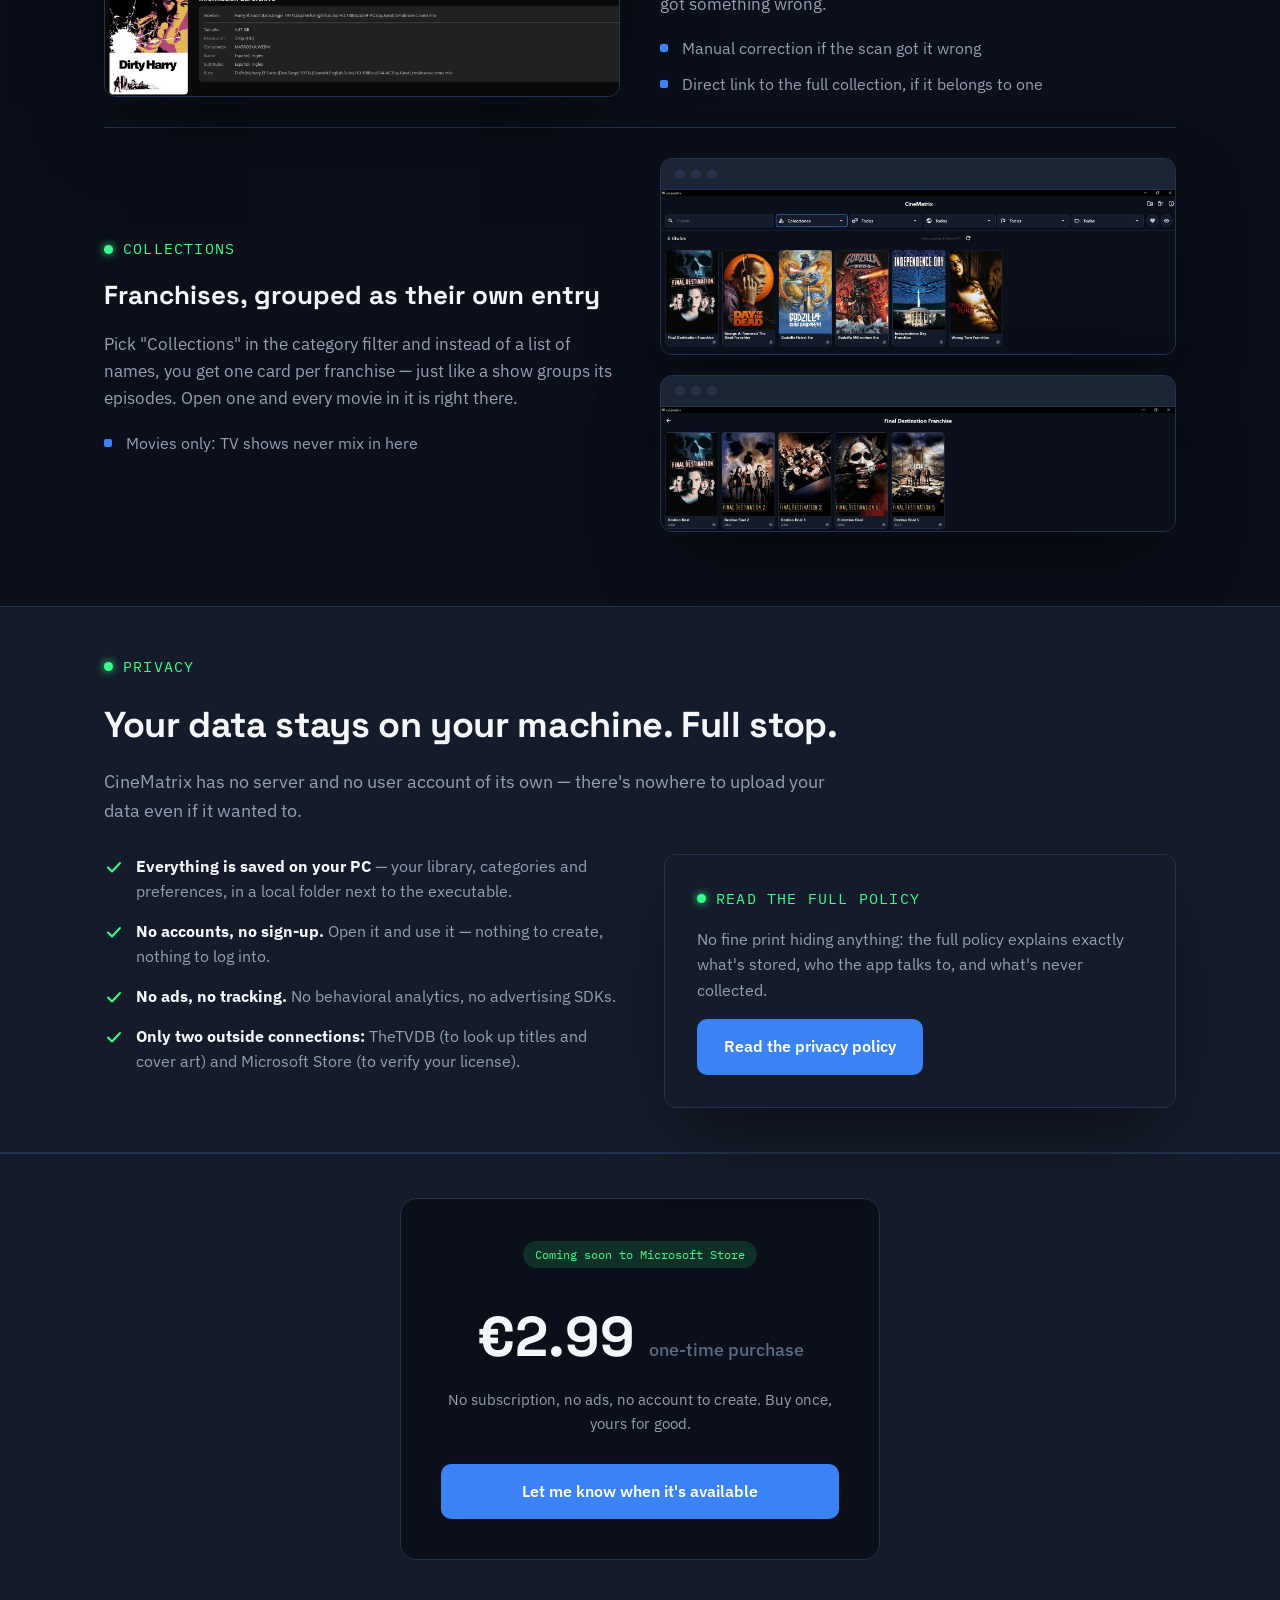
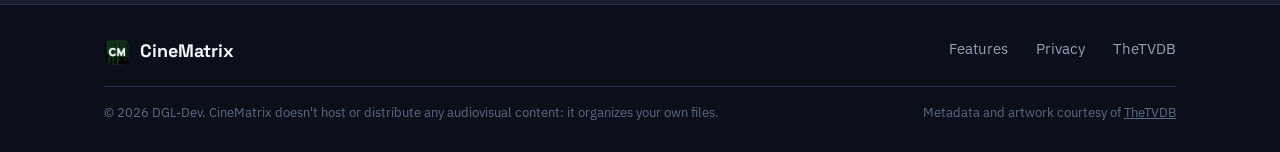
==== commit 80f2fa90: "Update index.html" ====
--- a/index.html
+++ b/index.html
@@ -287,11 +287,11 @@
 <section class="pricing" id="precio">
   <div class="wrap">
     <div class="pricing-card">
-      <span class="pricing-badge">Próximamente en Microsoft Store</span>
+      <span class="pricing-badge">Ya en Microsoft Store</span>
       <div class="price">9,99&nbsp;€ <span>pago único</span></div>
       <p class="note">Sin suscripción, sin anuncios, sin cuenta que crear. Una compra, tuya para siempre.</p>
       <a class="btn btn-primary" href="#precio">
-        Avísame cuando esté disponible
+        <a href="https://apps.microsoft.com/detail/9p7ltwnh19zb?hl=es-ES&gl=ES">Comprar</a>
       </a>
     </div>
   </div>
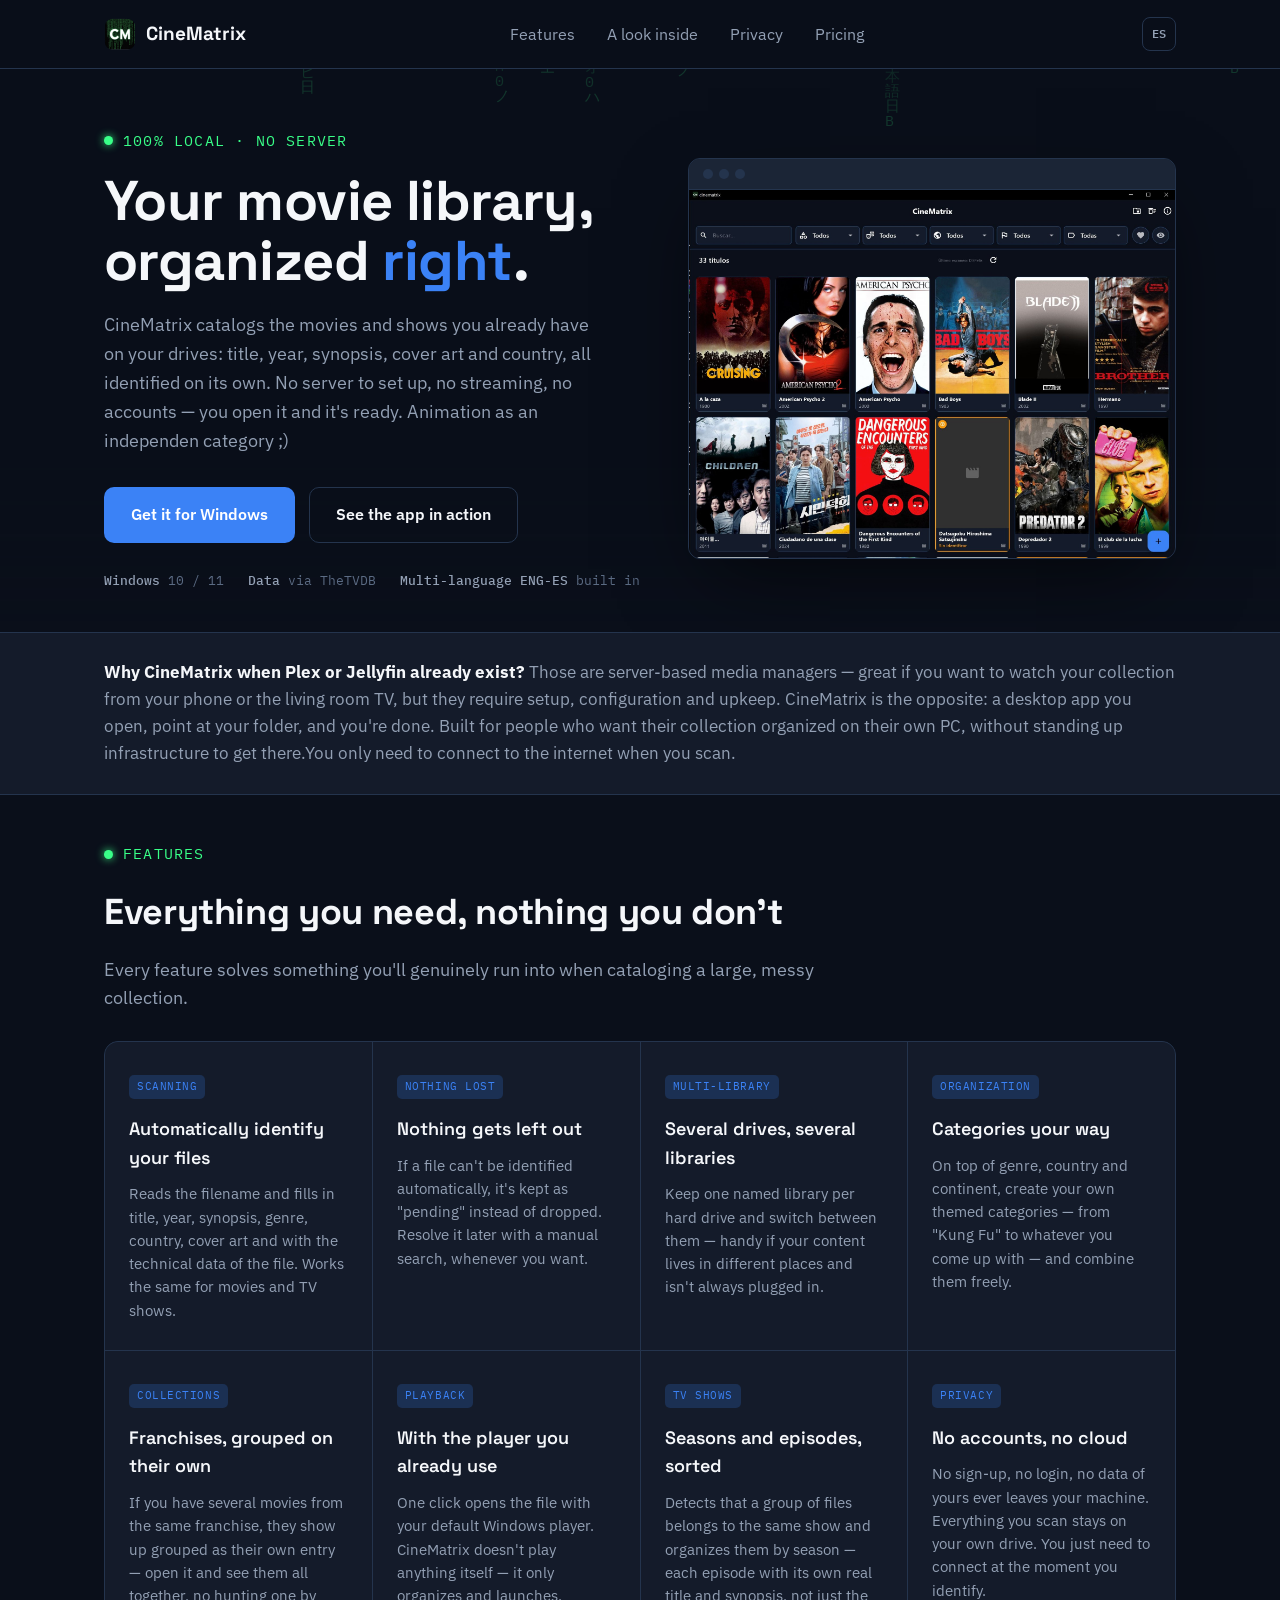
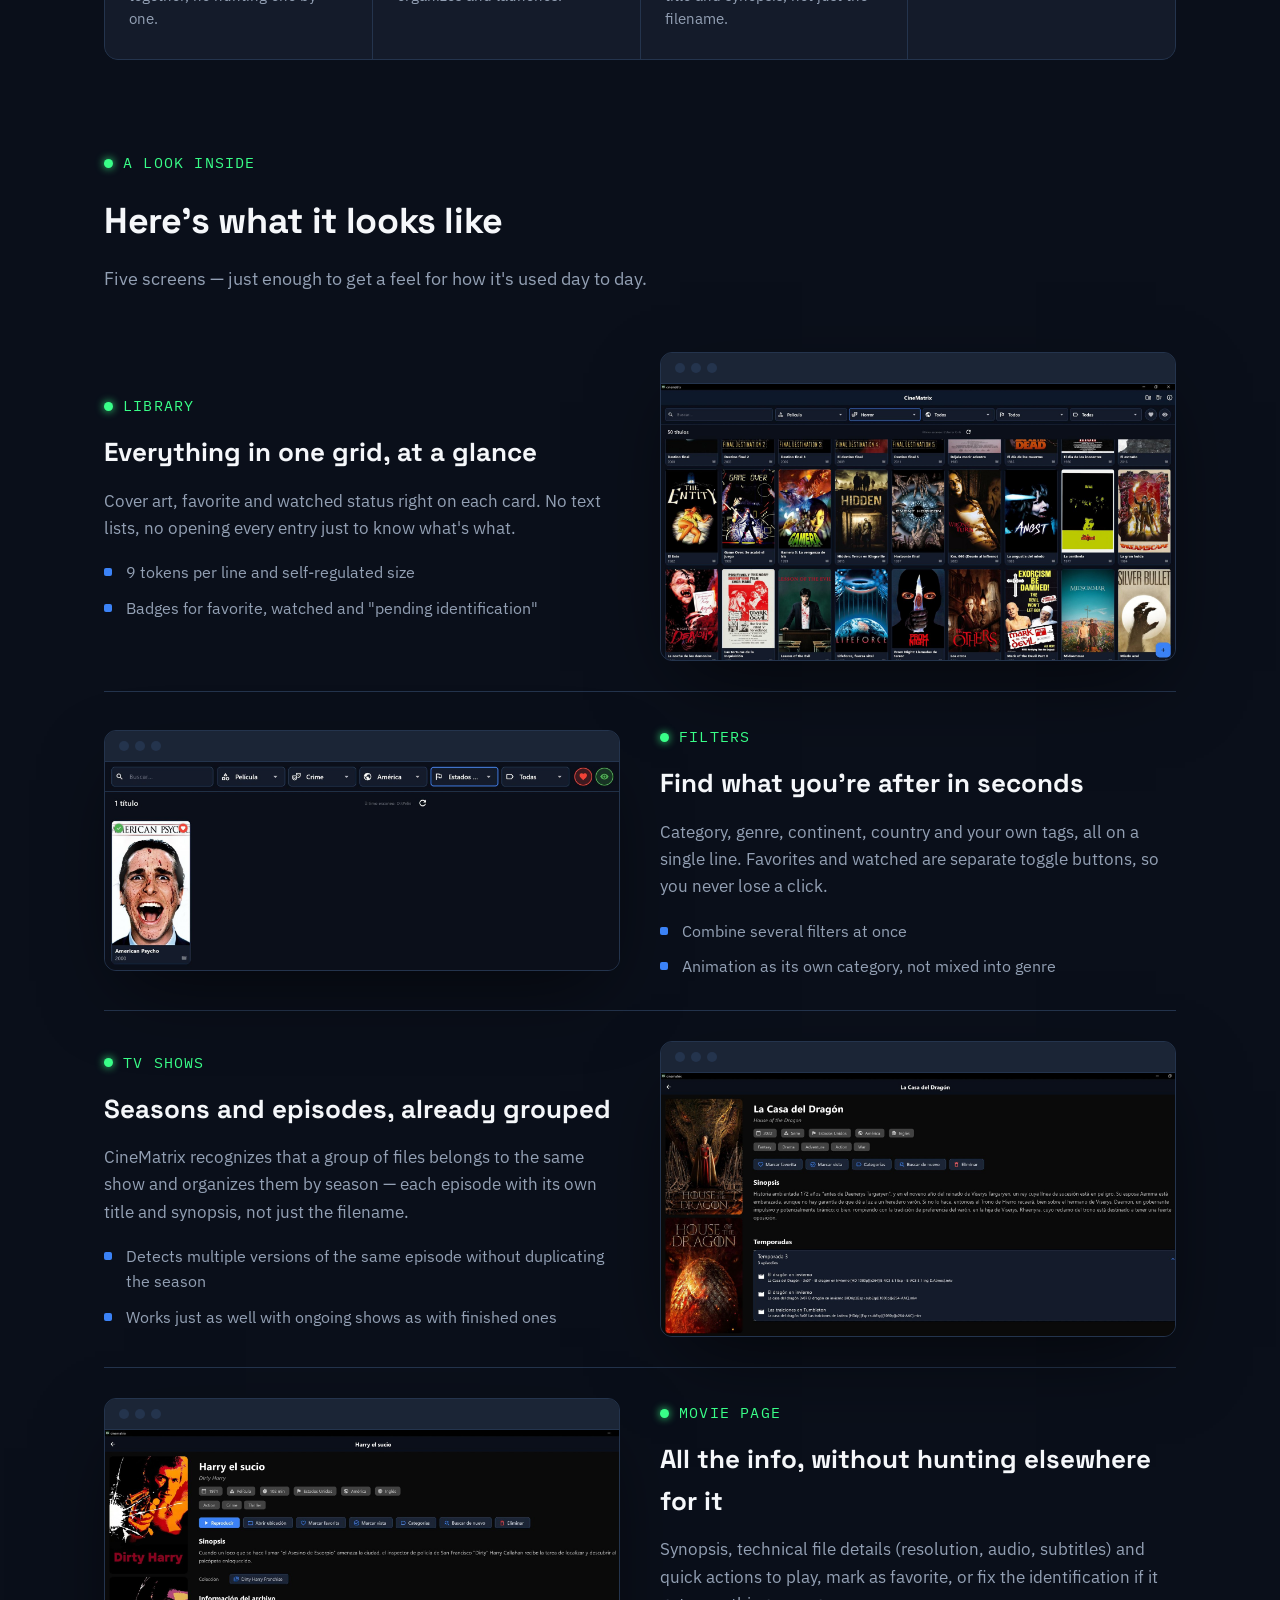
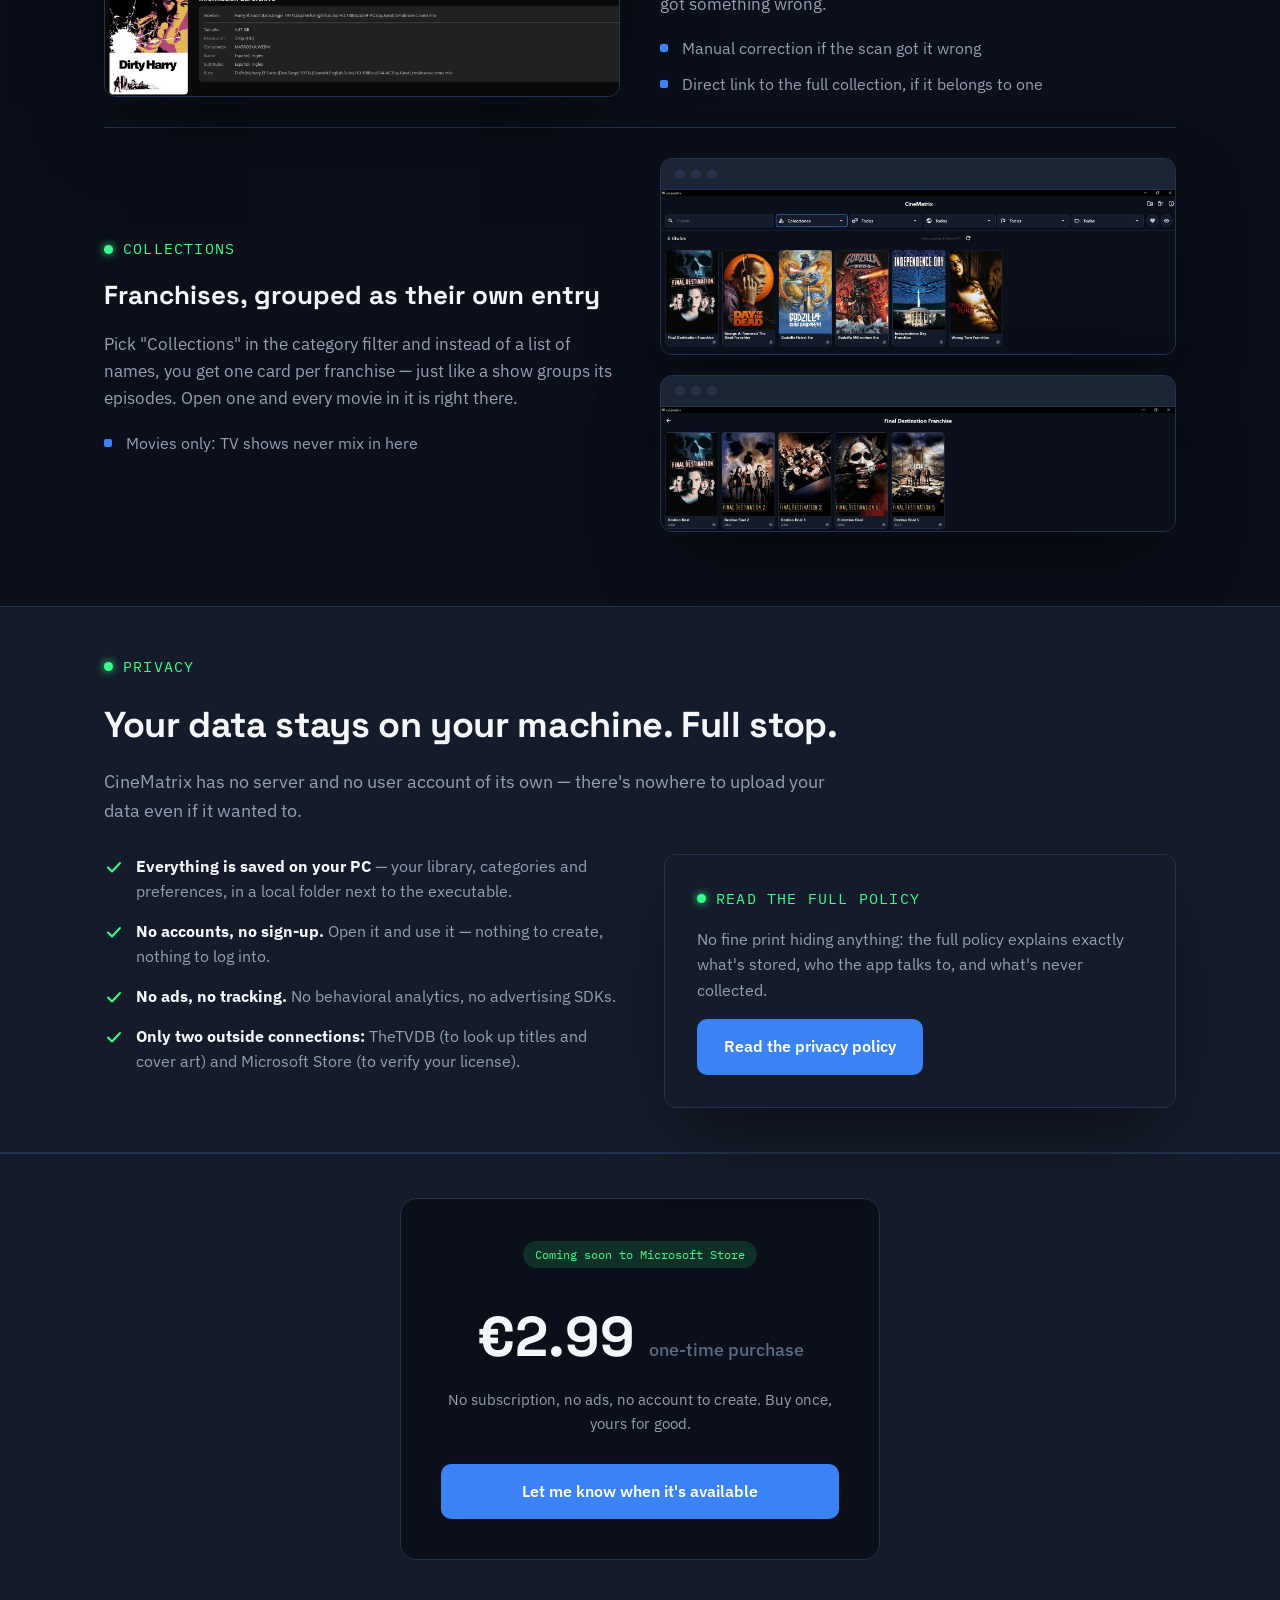
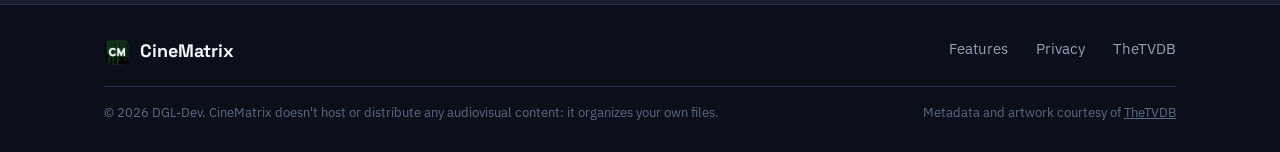
==== commit 43dc4402: "Update index.html" ====
--- a/index.html
+++ b/index.html
@@ -290,9 +290,7 @@
       <span class="pricing-badge">Ya en Microsoft Store</span>
       <div class="price">9,99&nbsp;€ <span>pago único</span></div>
       <p class="note">Sin suscripción, sin anuncios, sin cuenta que crear. Una compra, tuya para siempre.</p>
-      <a class="btn btn-primary" href="#precio">
-        <a href="https://apps.microsoft.com/detail/9p7ltwnh19zb?hl=es-ES&gl=ES">Comprar</a>
-      </a>
+      <a class="btn btn-primary" href="https://apps.microsoft.com/detail/9p7ltwnh19zb?hl=es-ES&gl=ES">Comprar</a>
     </div>
   </div>
 </section>
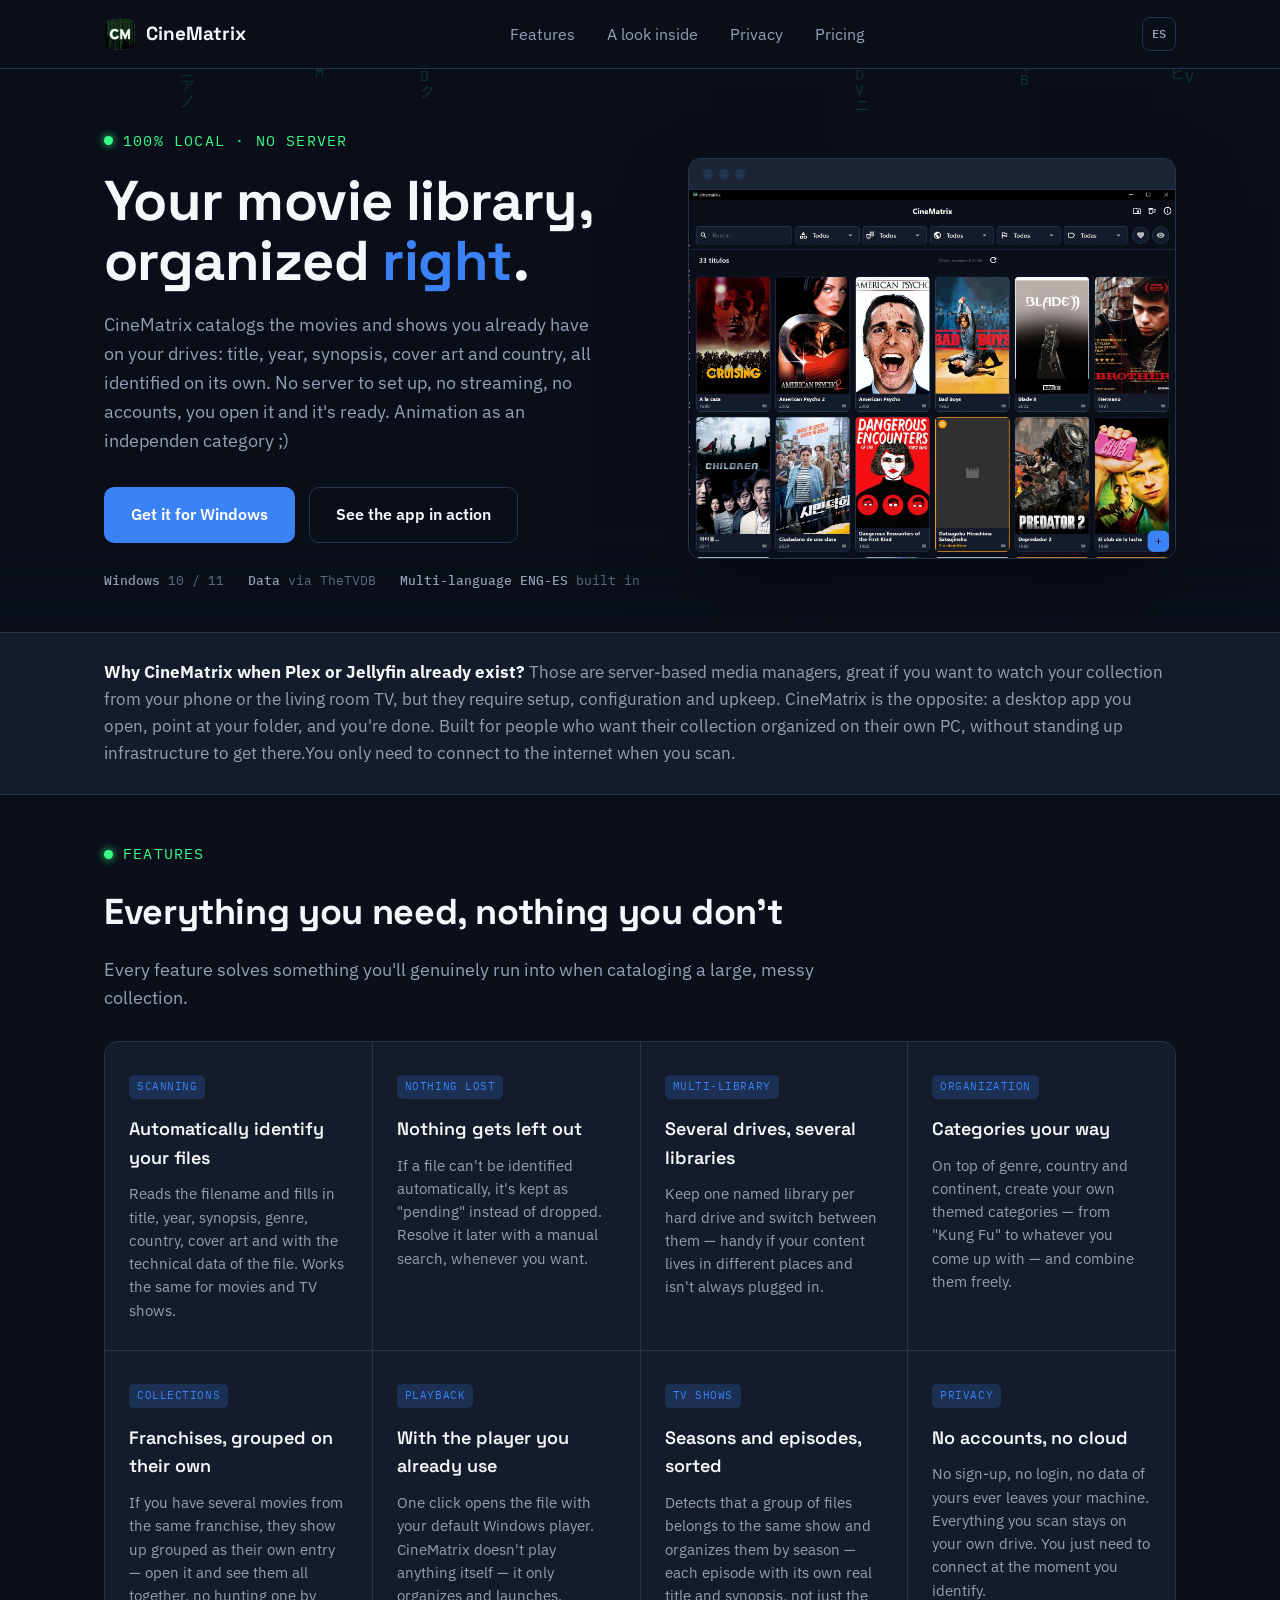
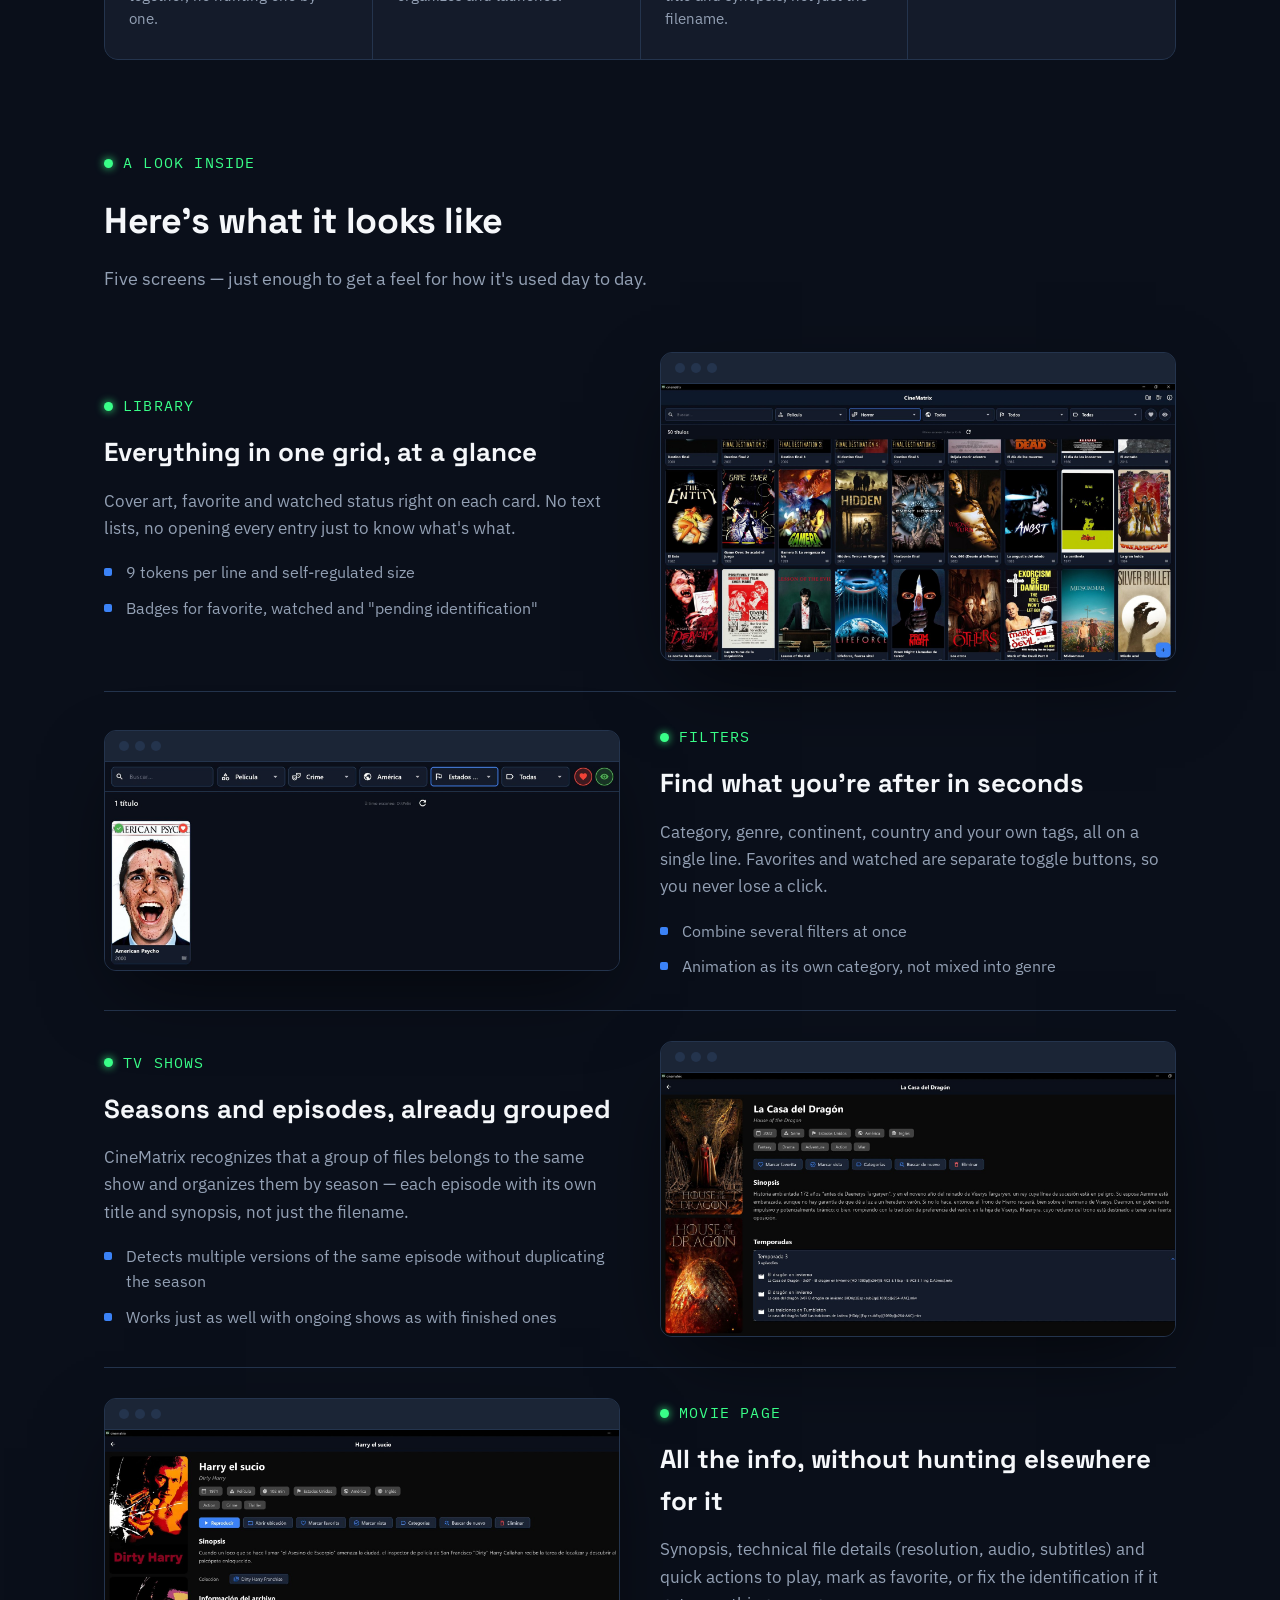
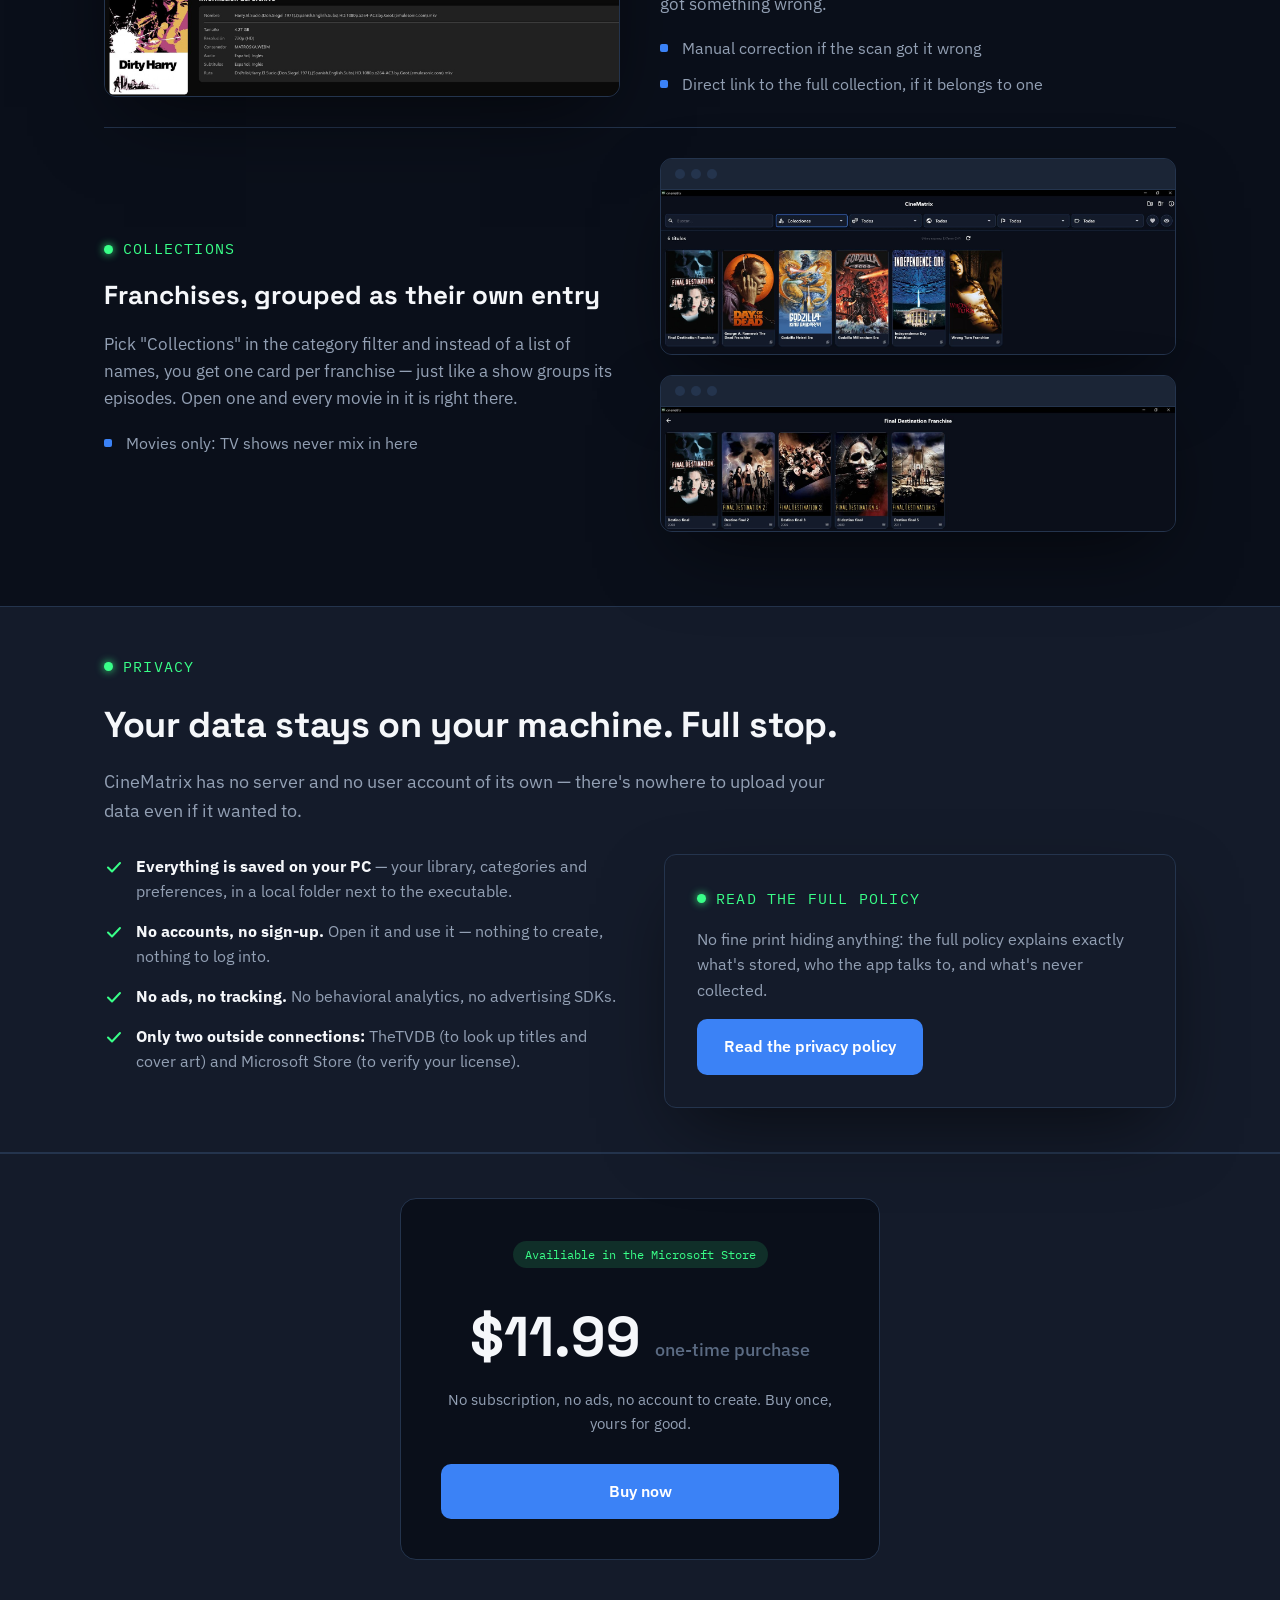
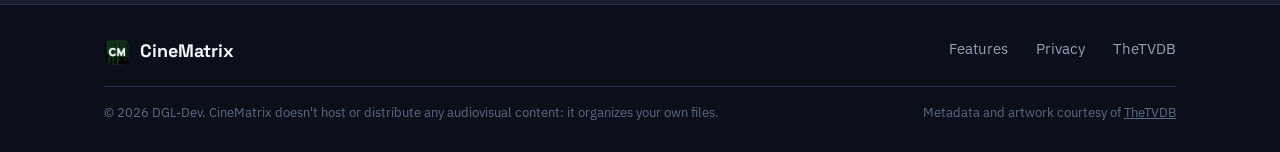
==== commit ede849aa: "Update index.html" ====
--- a/index.html
+++ b/index.html
@@ -287,7 +287,7 @@
 <section class="pricing" id="precio">
   <div class="wrap">
     <div class="pricing-card">
-      <span class="pricing-badge">Ya en Microsoft Store</span>
+      <span class="pricing-badge">Ya en la Microsoft Store</span>
       <div class="price">9,99&nbsp;€ <span>pago único</span></div>
       <p class="note">Sin suscripción, sin anuncios, sin cuenta que crear. Una compra, tuya para siempre.</p>
       <a class="btn btn-primary" href="https://apps.microsoft.com/detail/9p7ltwnh19zb?hl=es-ES&gl=ES">Comprar</a>
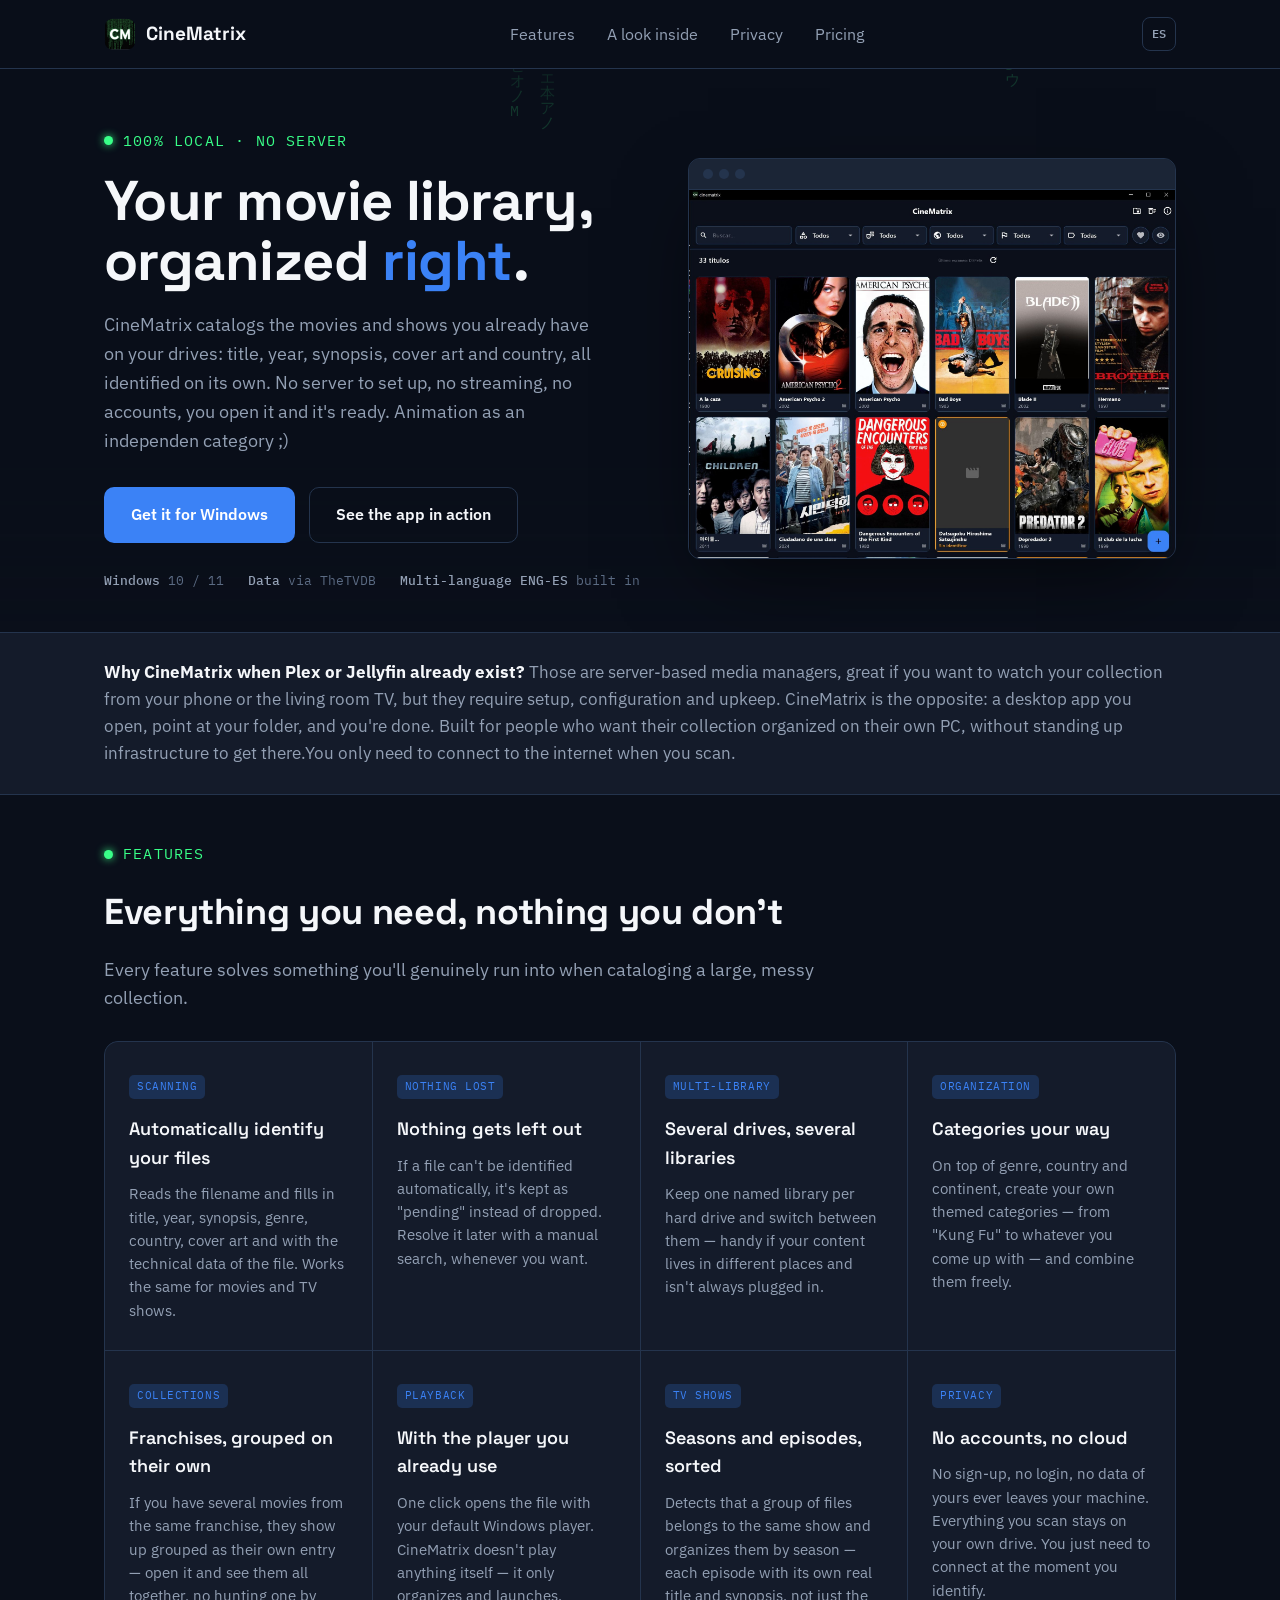
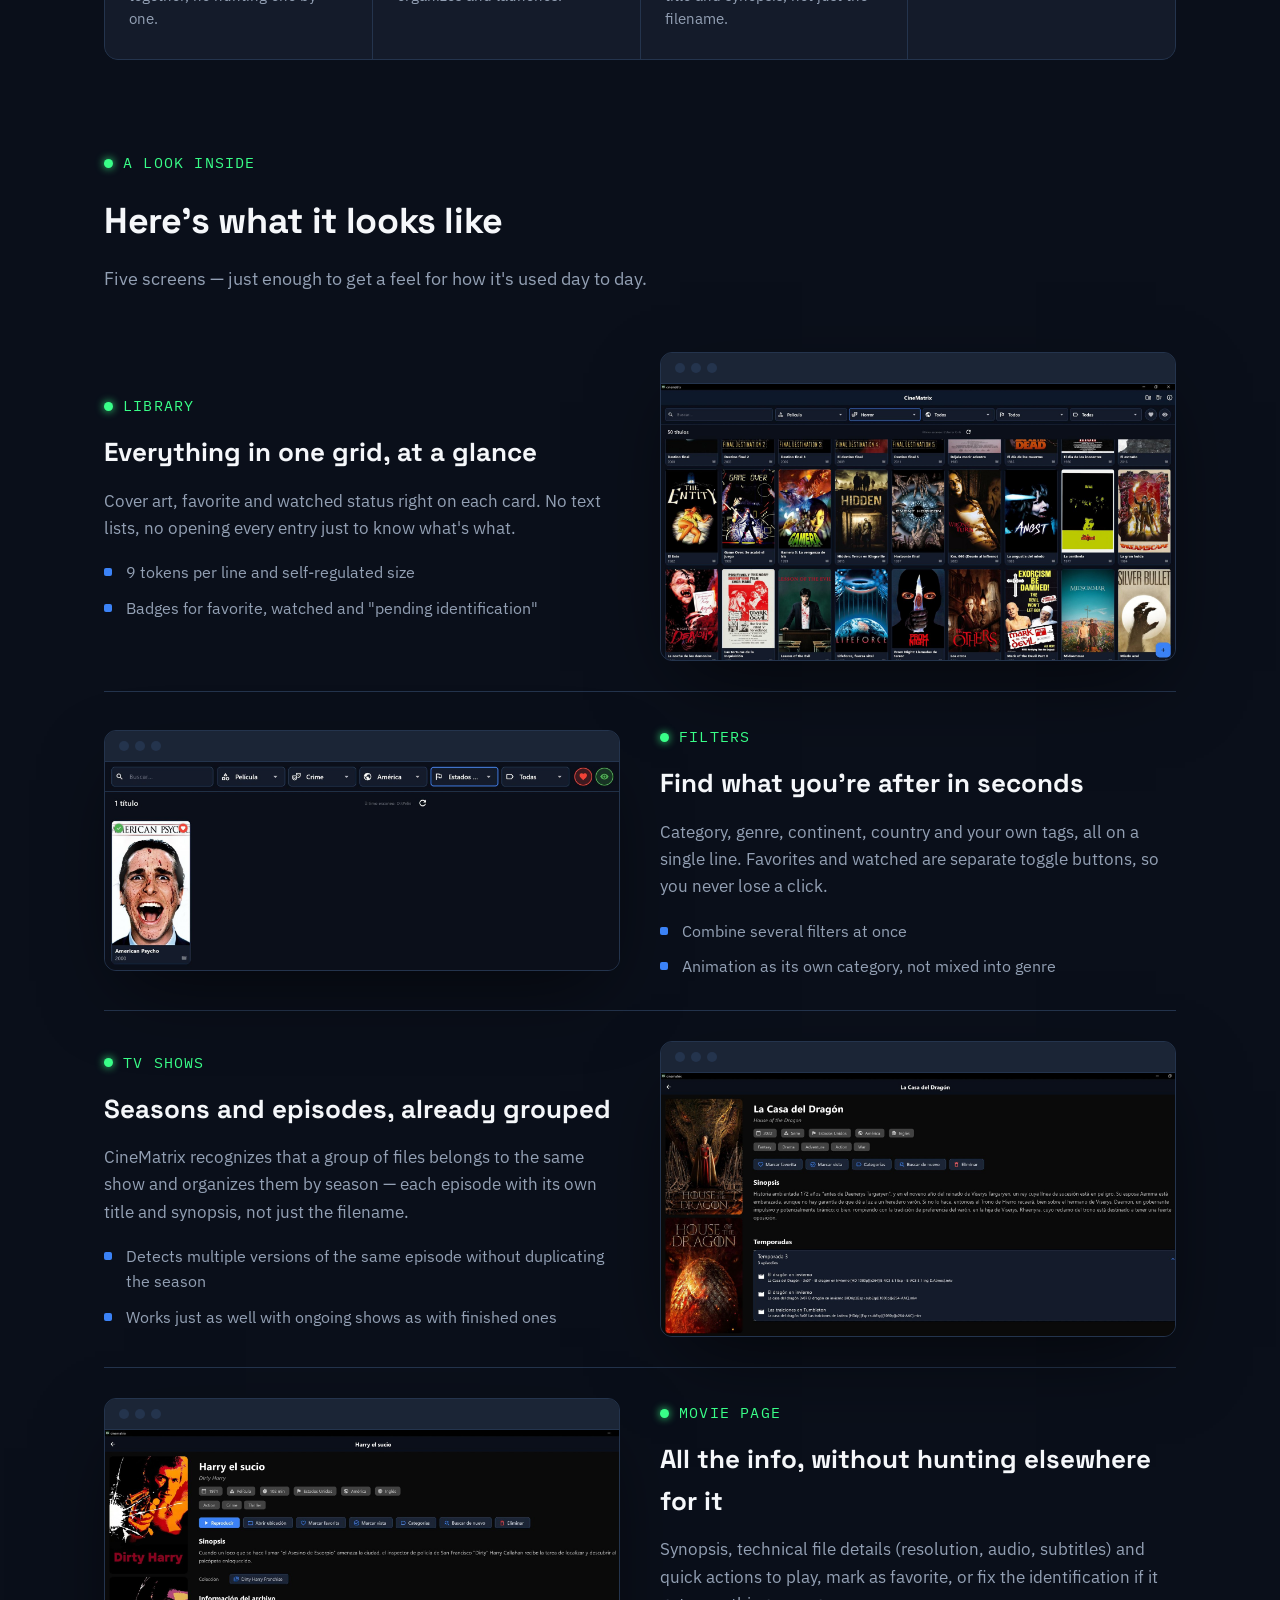
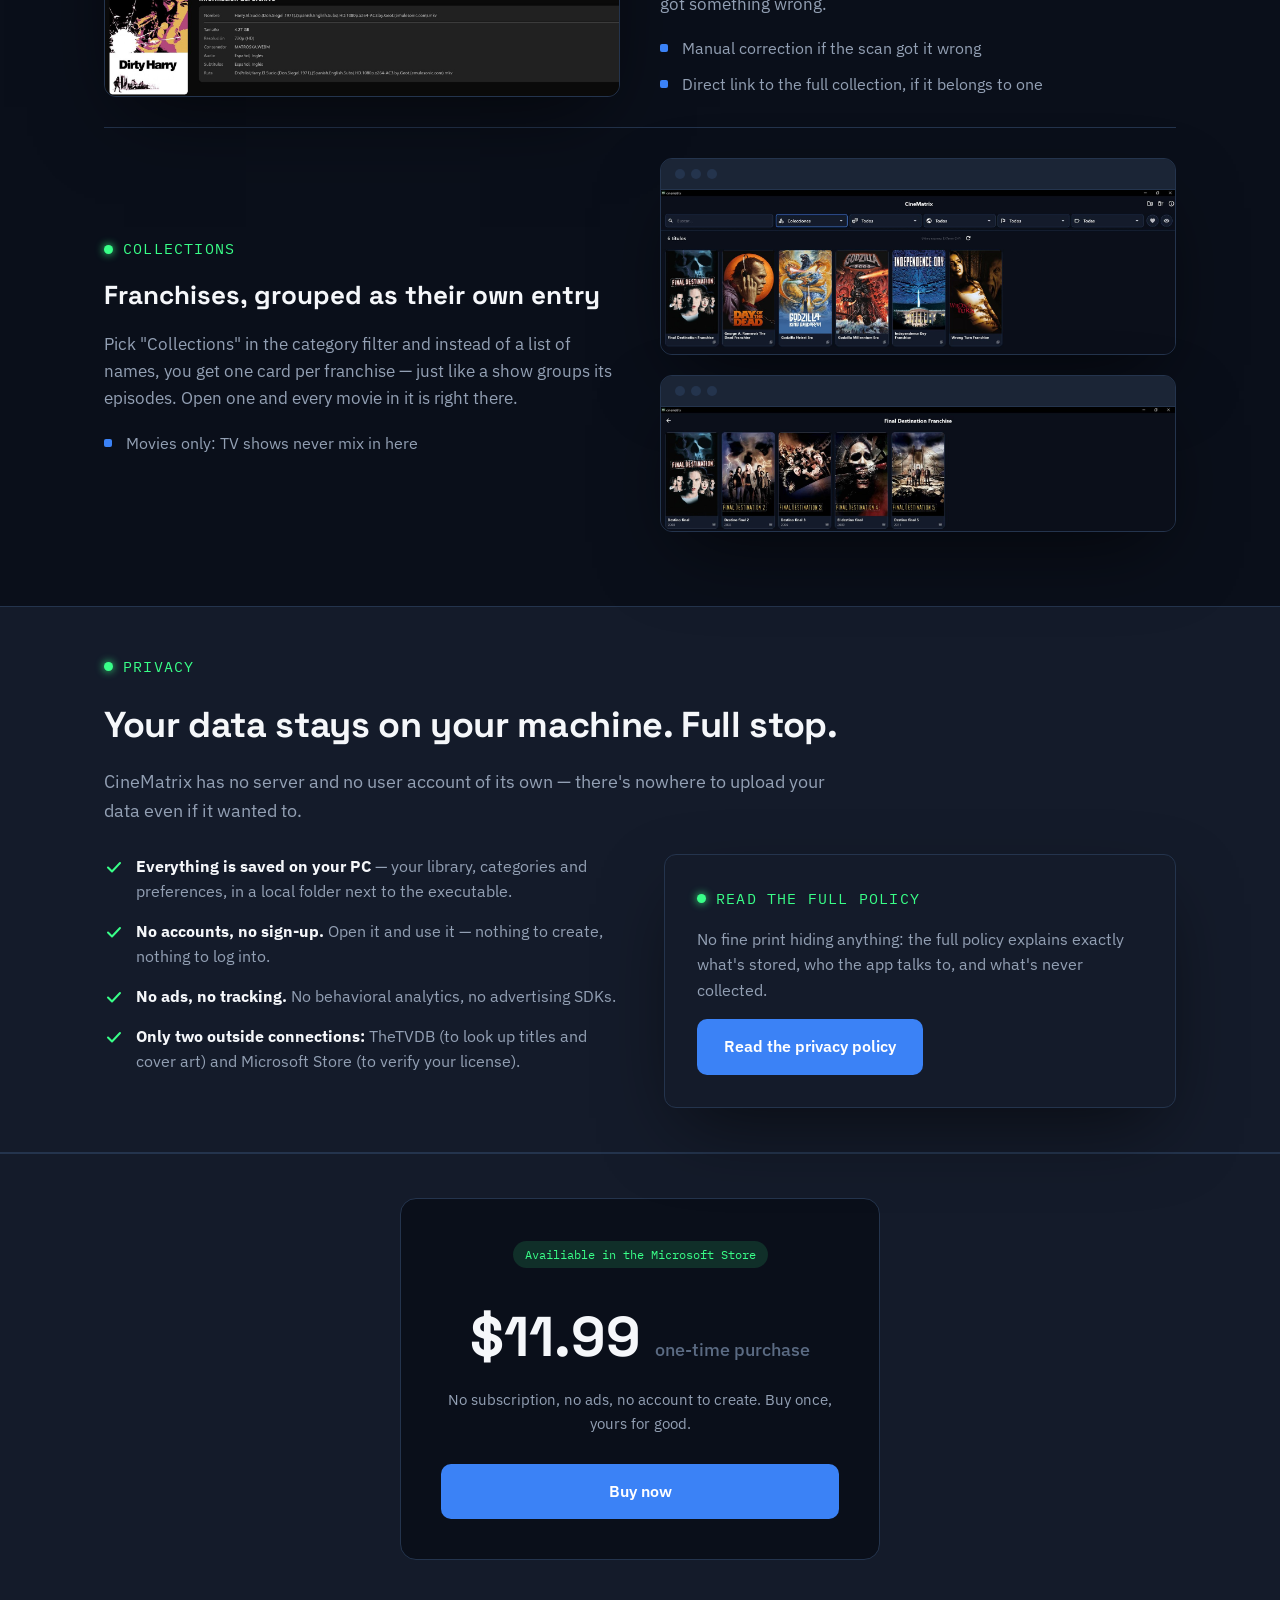
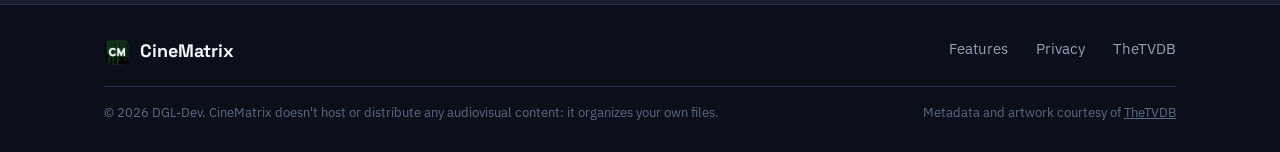
==== commit 7f93ffe6: "Update index.html" ====
--- a/index.html
+++ b/index.html
@@ -288,9 +288,9 @@
   <div class="wrap">
     <div class="pricing-card">
       <span class="pricing-badge">Ya en la Microsoft Store</span>
-      <div class="price">9,99&nbsp;€ <span>pago único</span></div>
+      <div class="price">7,99&nbsp;€ <span>pago único</span></div>
       <p class="note">Sin suscripción, sin anuncios, sin cuenta que crear. Una compra, tuya para siempre.</p>
-      <a class="btn btn-primary" href="https://apps.microsoft.com/detail/9p7ltwnh19zb?hl=es-ES&gl=ES">Comprar</a>
+      <a class="btn btn-primary" href="https://apps.microsoft.com/detail/9p7ltwnh19zb?hl=es-ES&gl=ES">Comprar - Por favor deja una valoración! </a>
     </div>
   </div>
 </section>
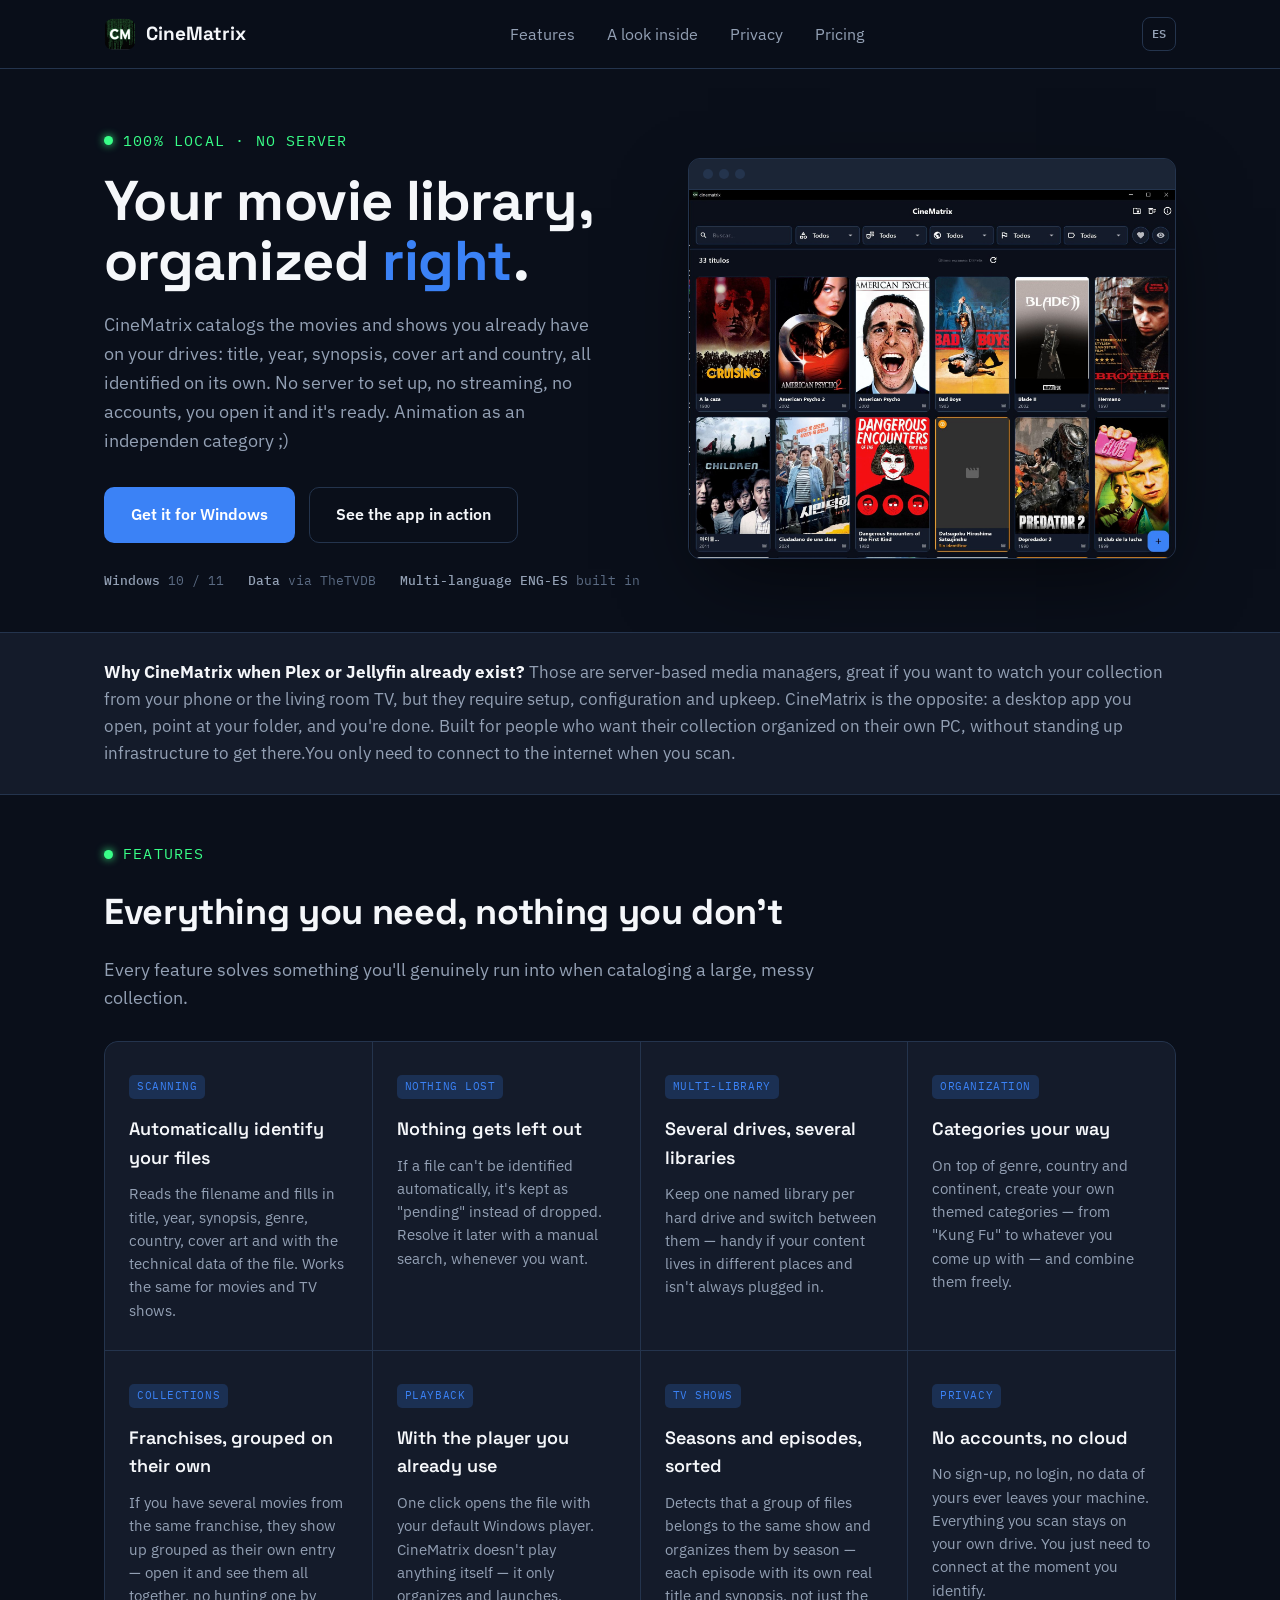
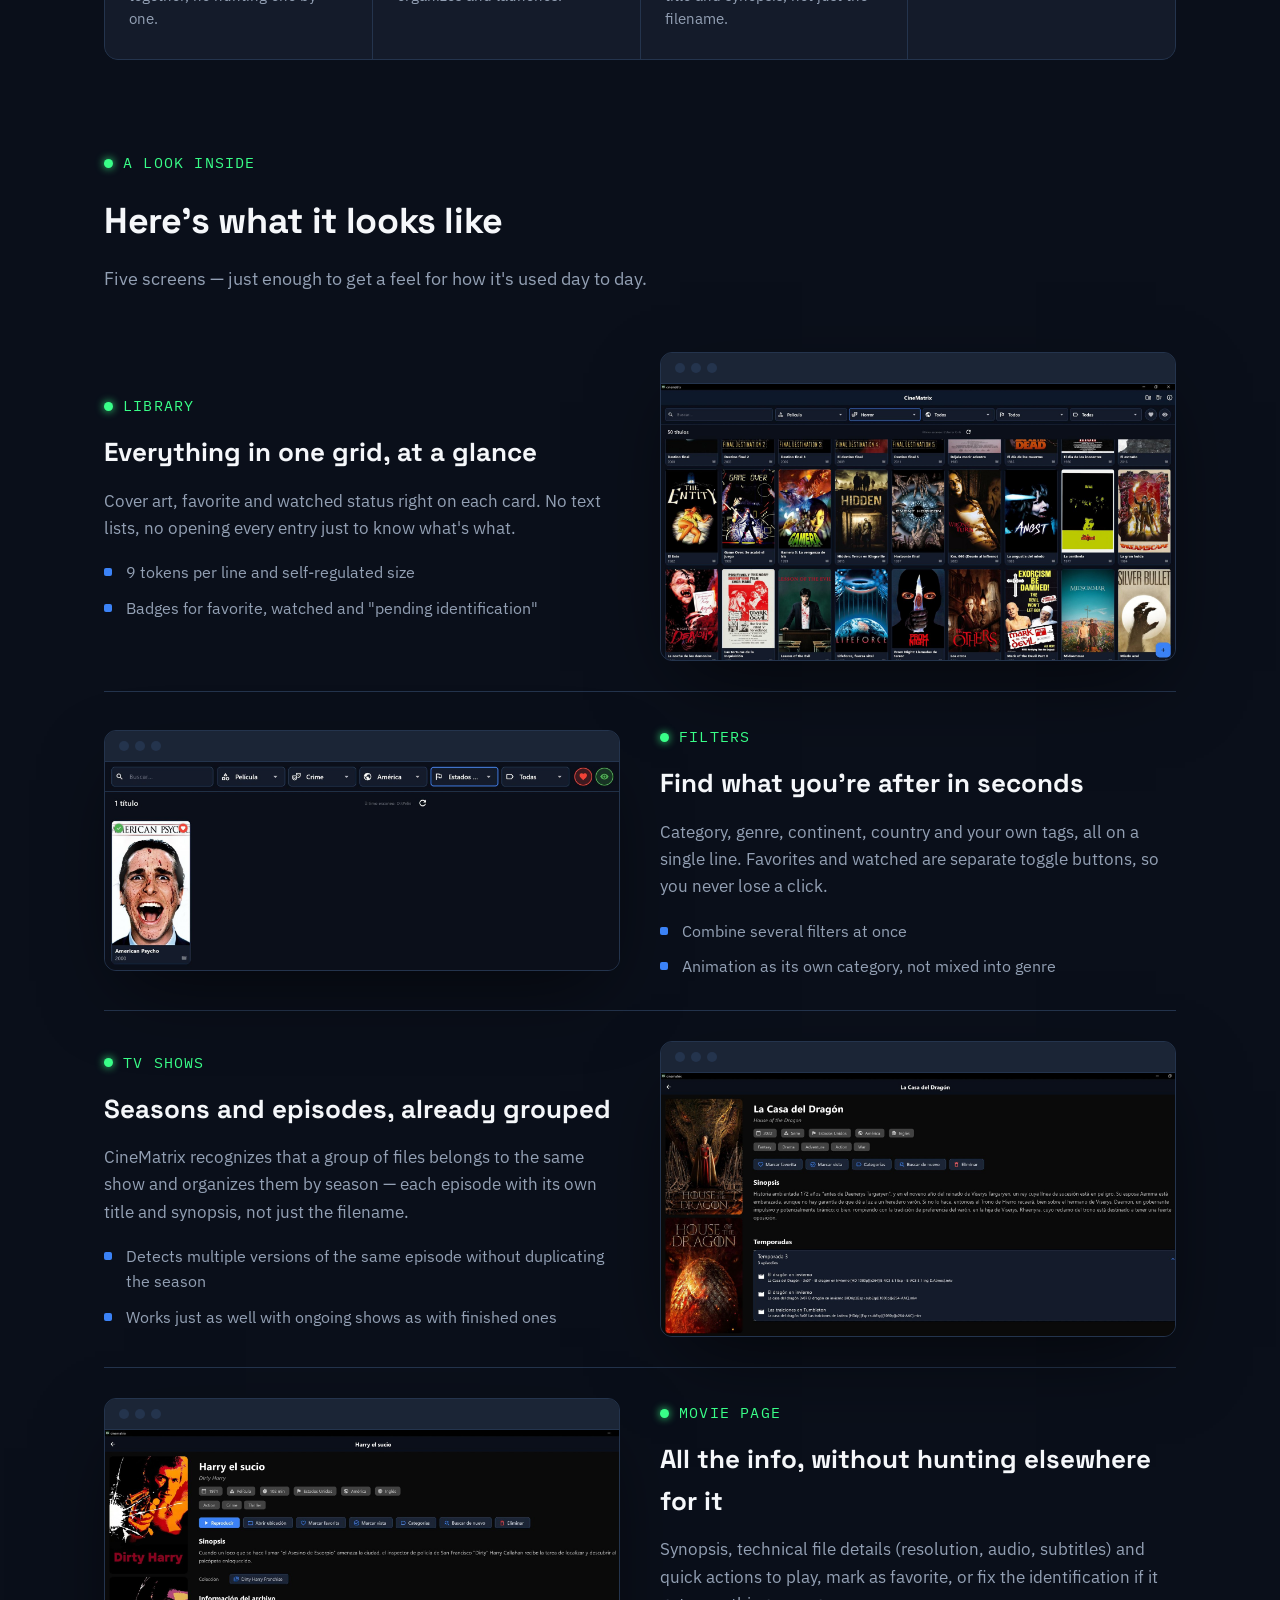
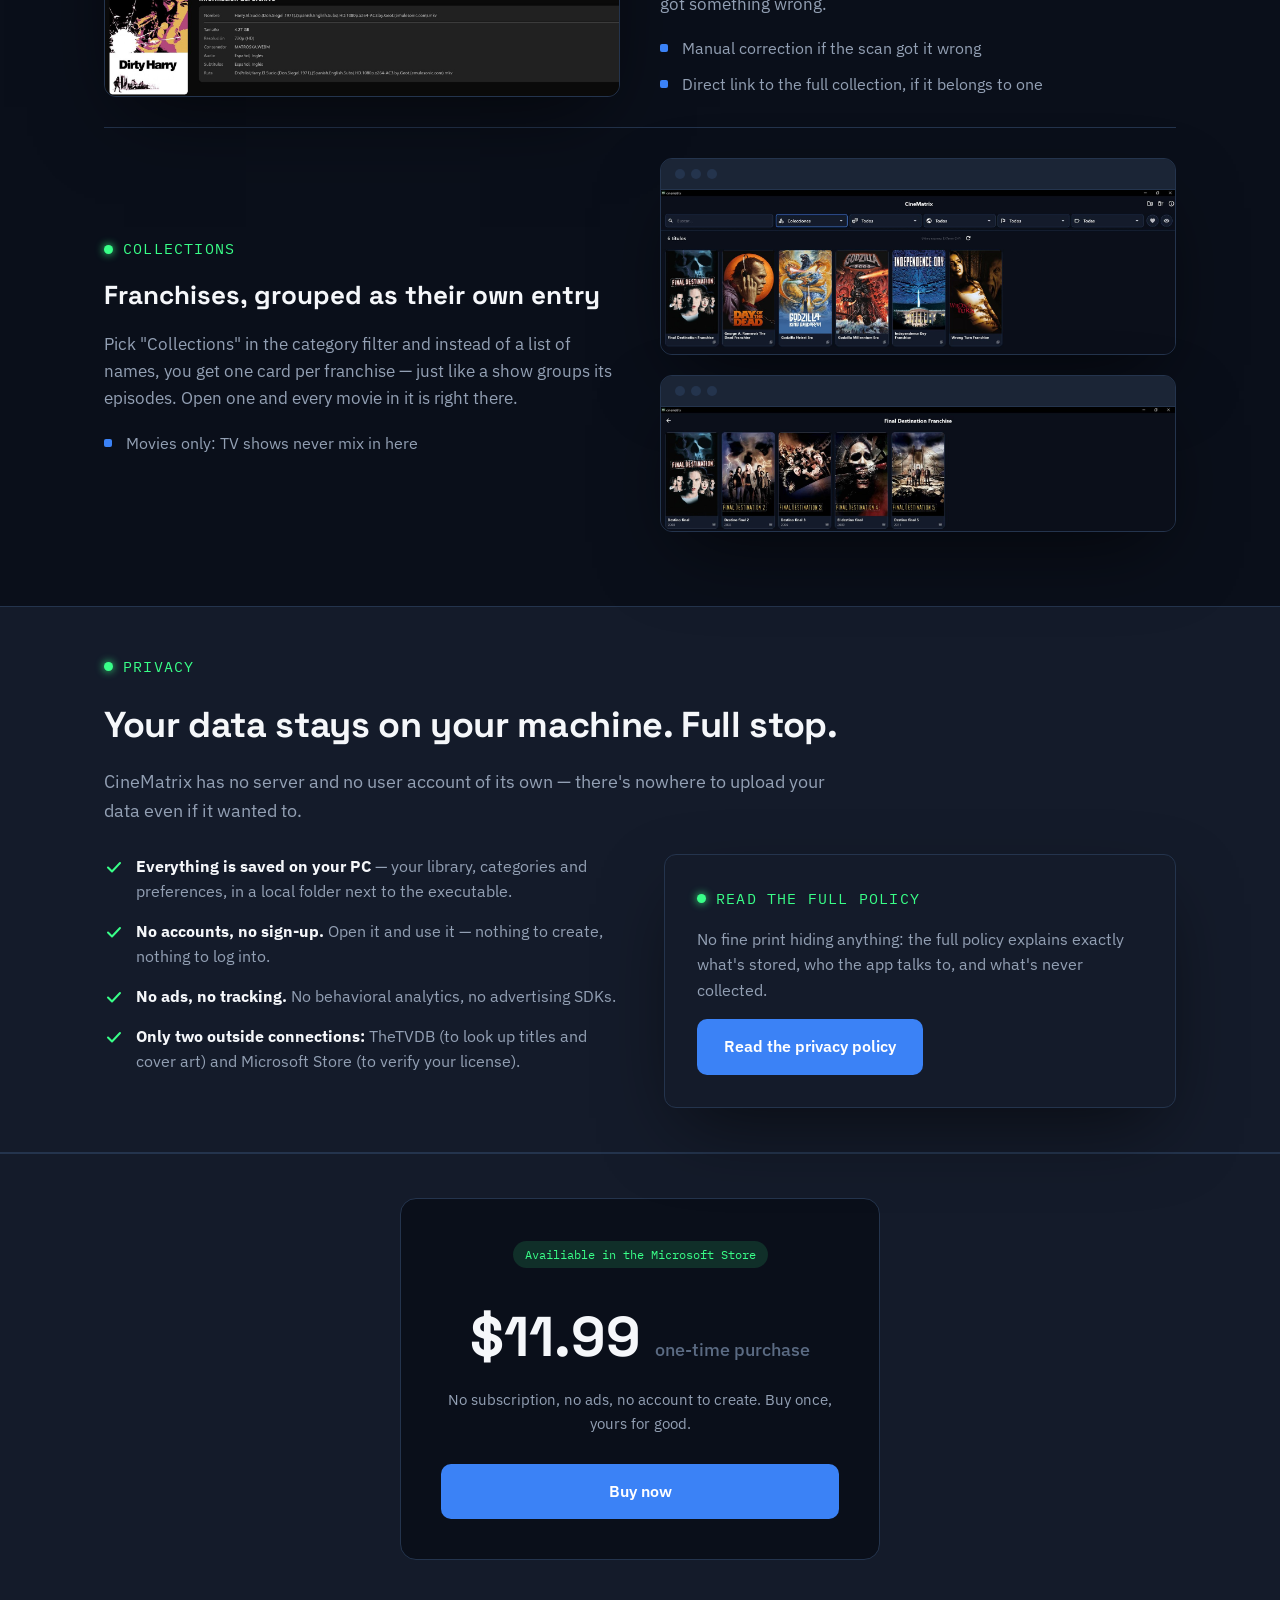
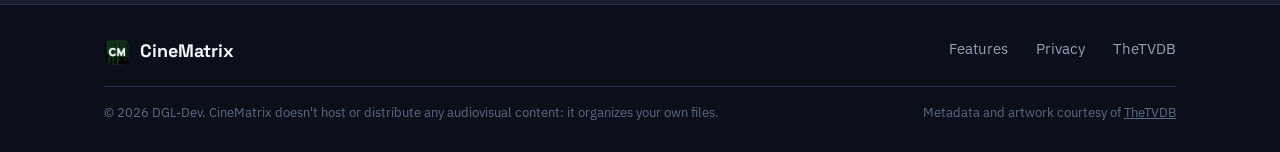
==== commit 87241553: "Update index.html" ====
--- a/index.html
+++ b/index.html
@@ -288,7 +288,7 @@
   <div class="wrap">
     <div class="pricing-card">
       <span class="pricing-badge">Ya en la Microsoft Store</span>
-      <div class="price">7,99&nbsp;€ <span>pago único</span></div>
+      <div class="price">6,99&nbsp;€ <span>pago único</span></div>
       <p class="note">Sin suscripción, sin anuncios, sin cuenta que crear. Una compra, tuya para siempre.</p>
       <a class="btn btn-primary" href="https://apps.microsoft.com/detail/9p7ltwnh19zb?hl=es-ES&gl=ES">Comprar - Por favor deja una valoración! </a>
     </div>
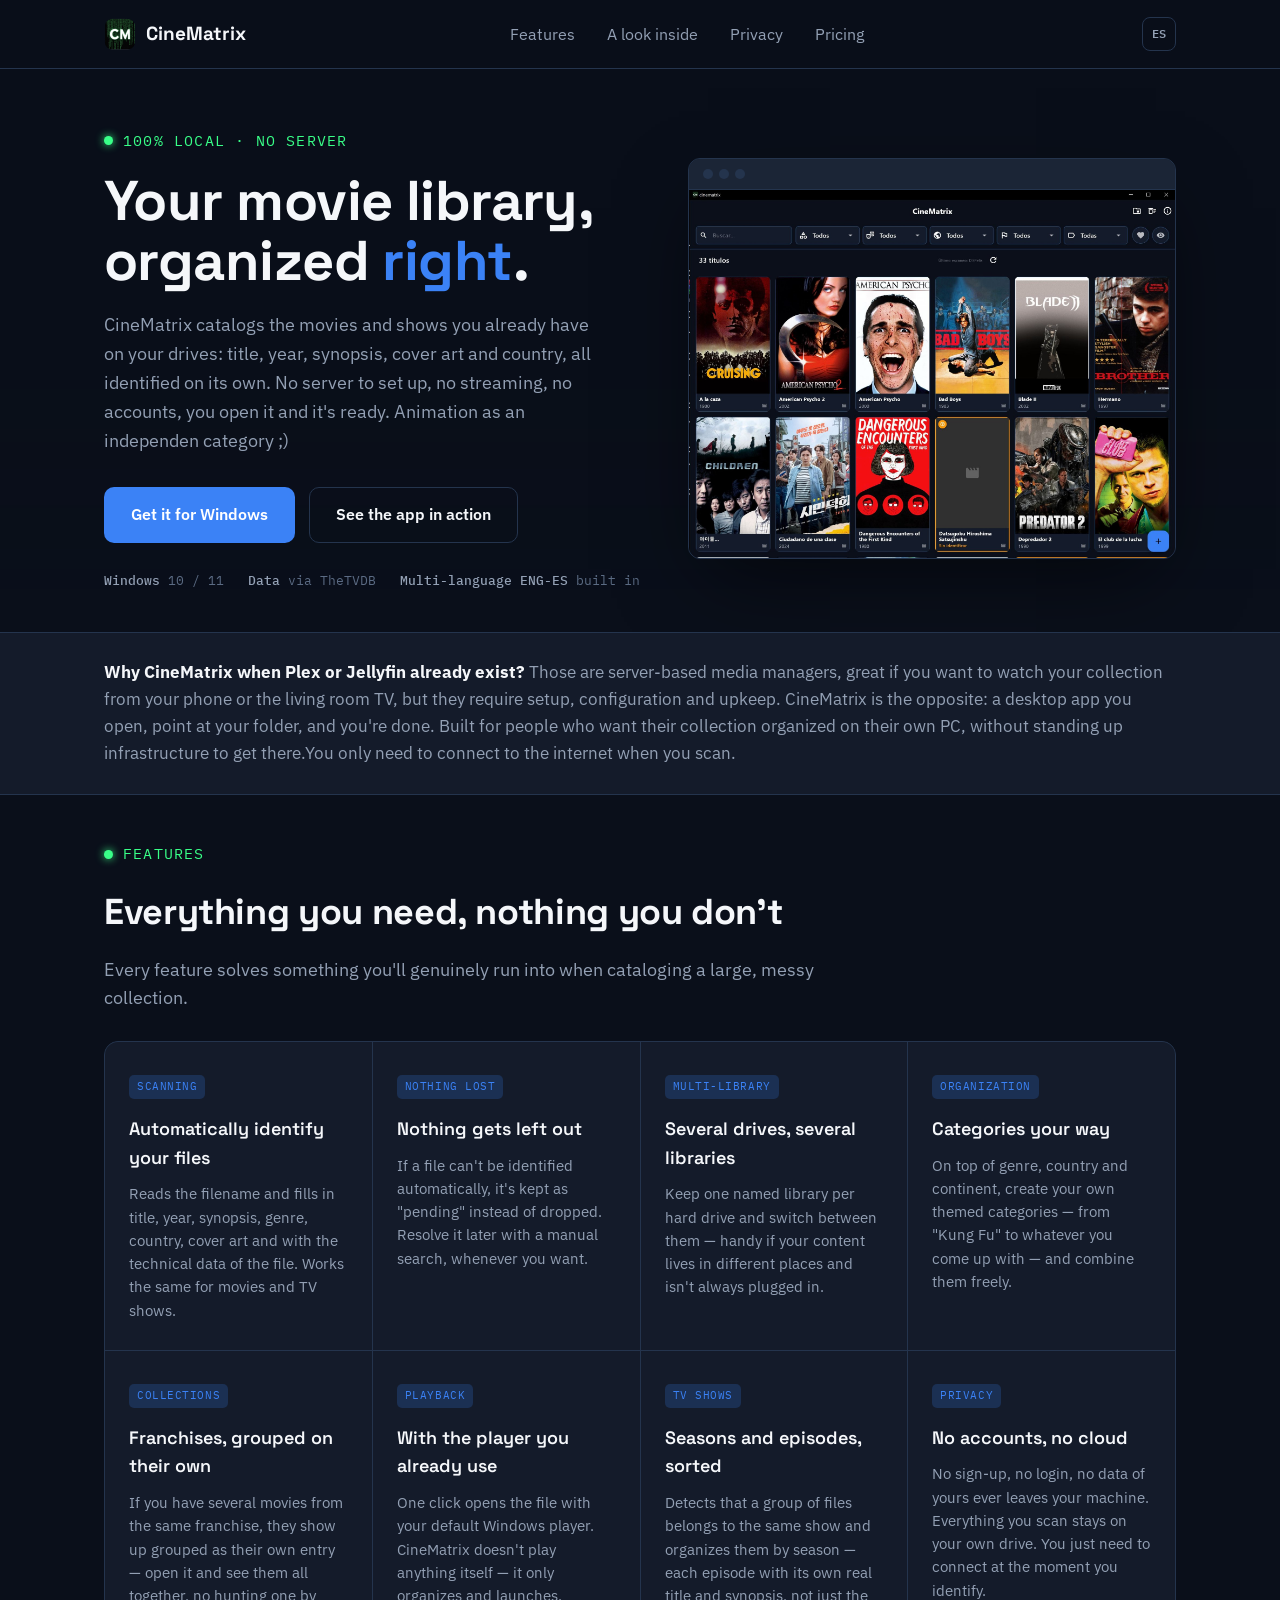
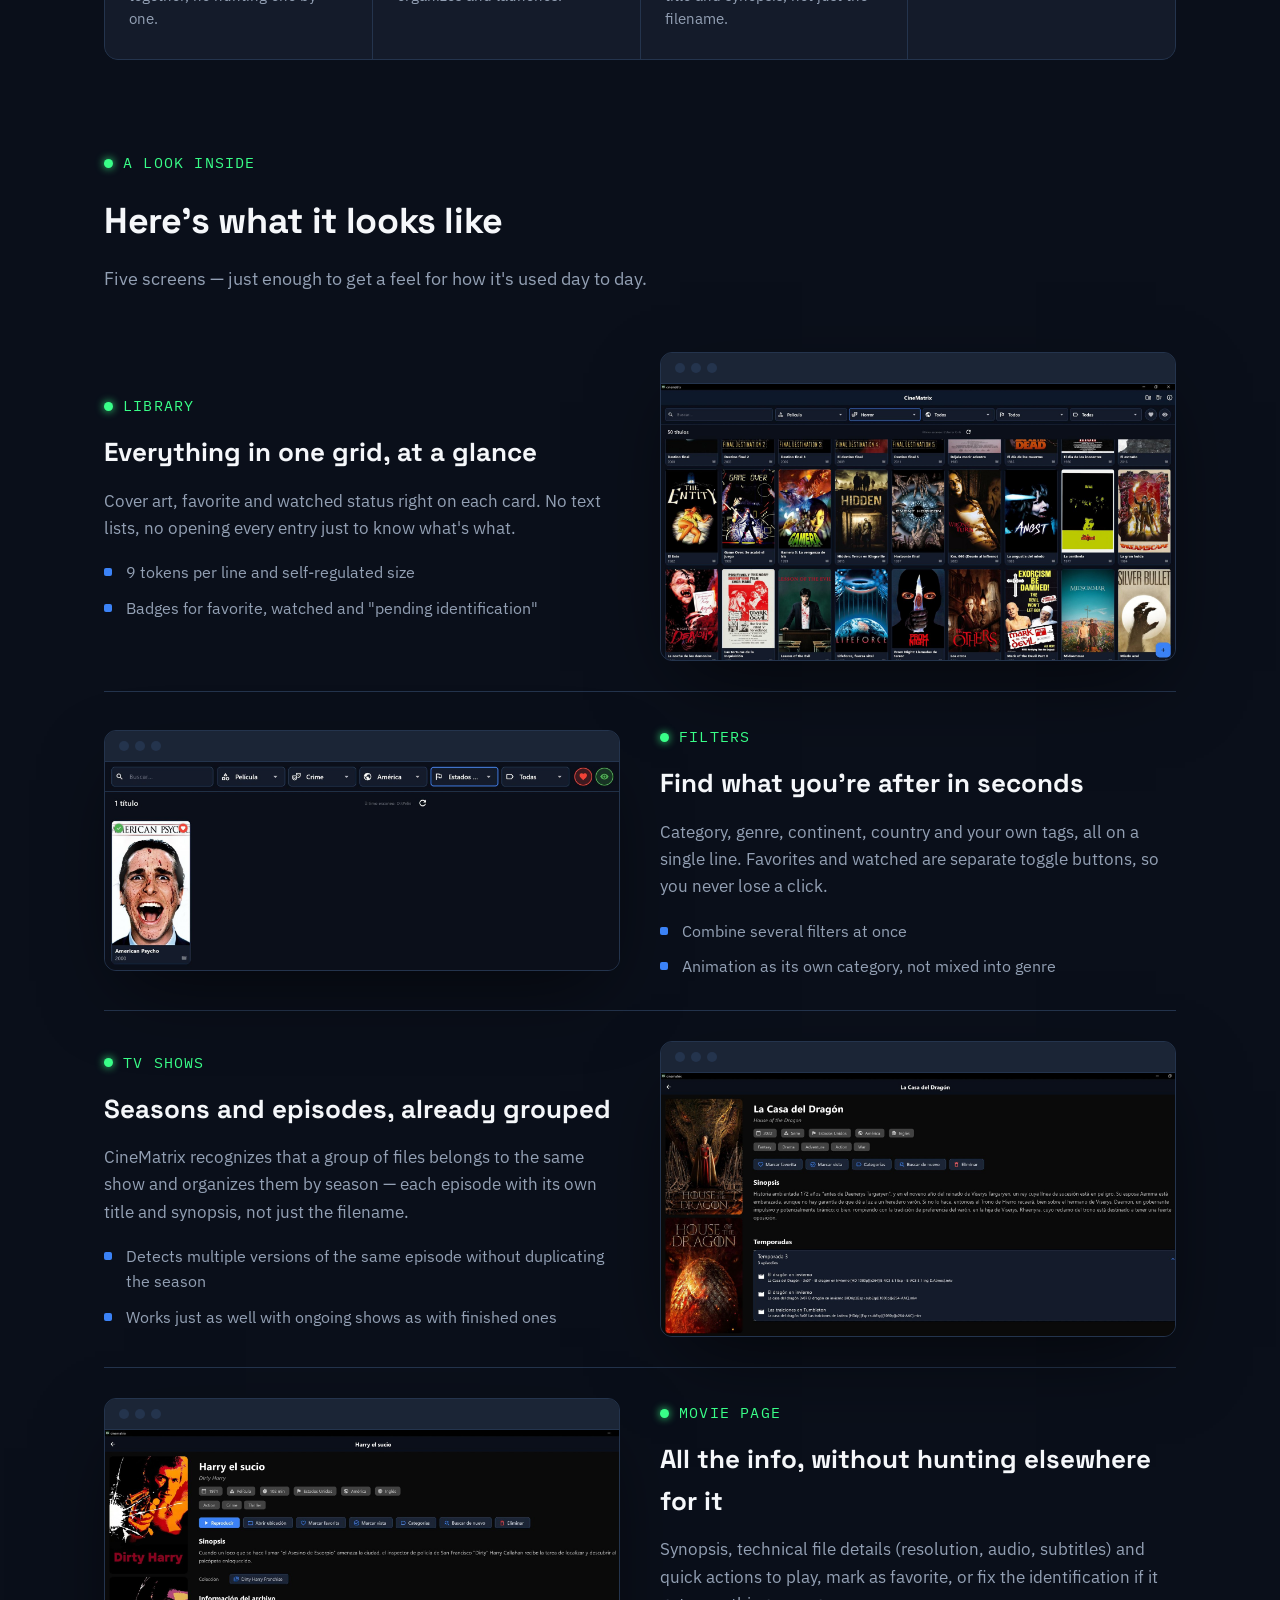
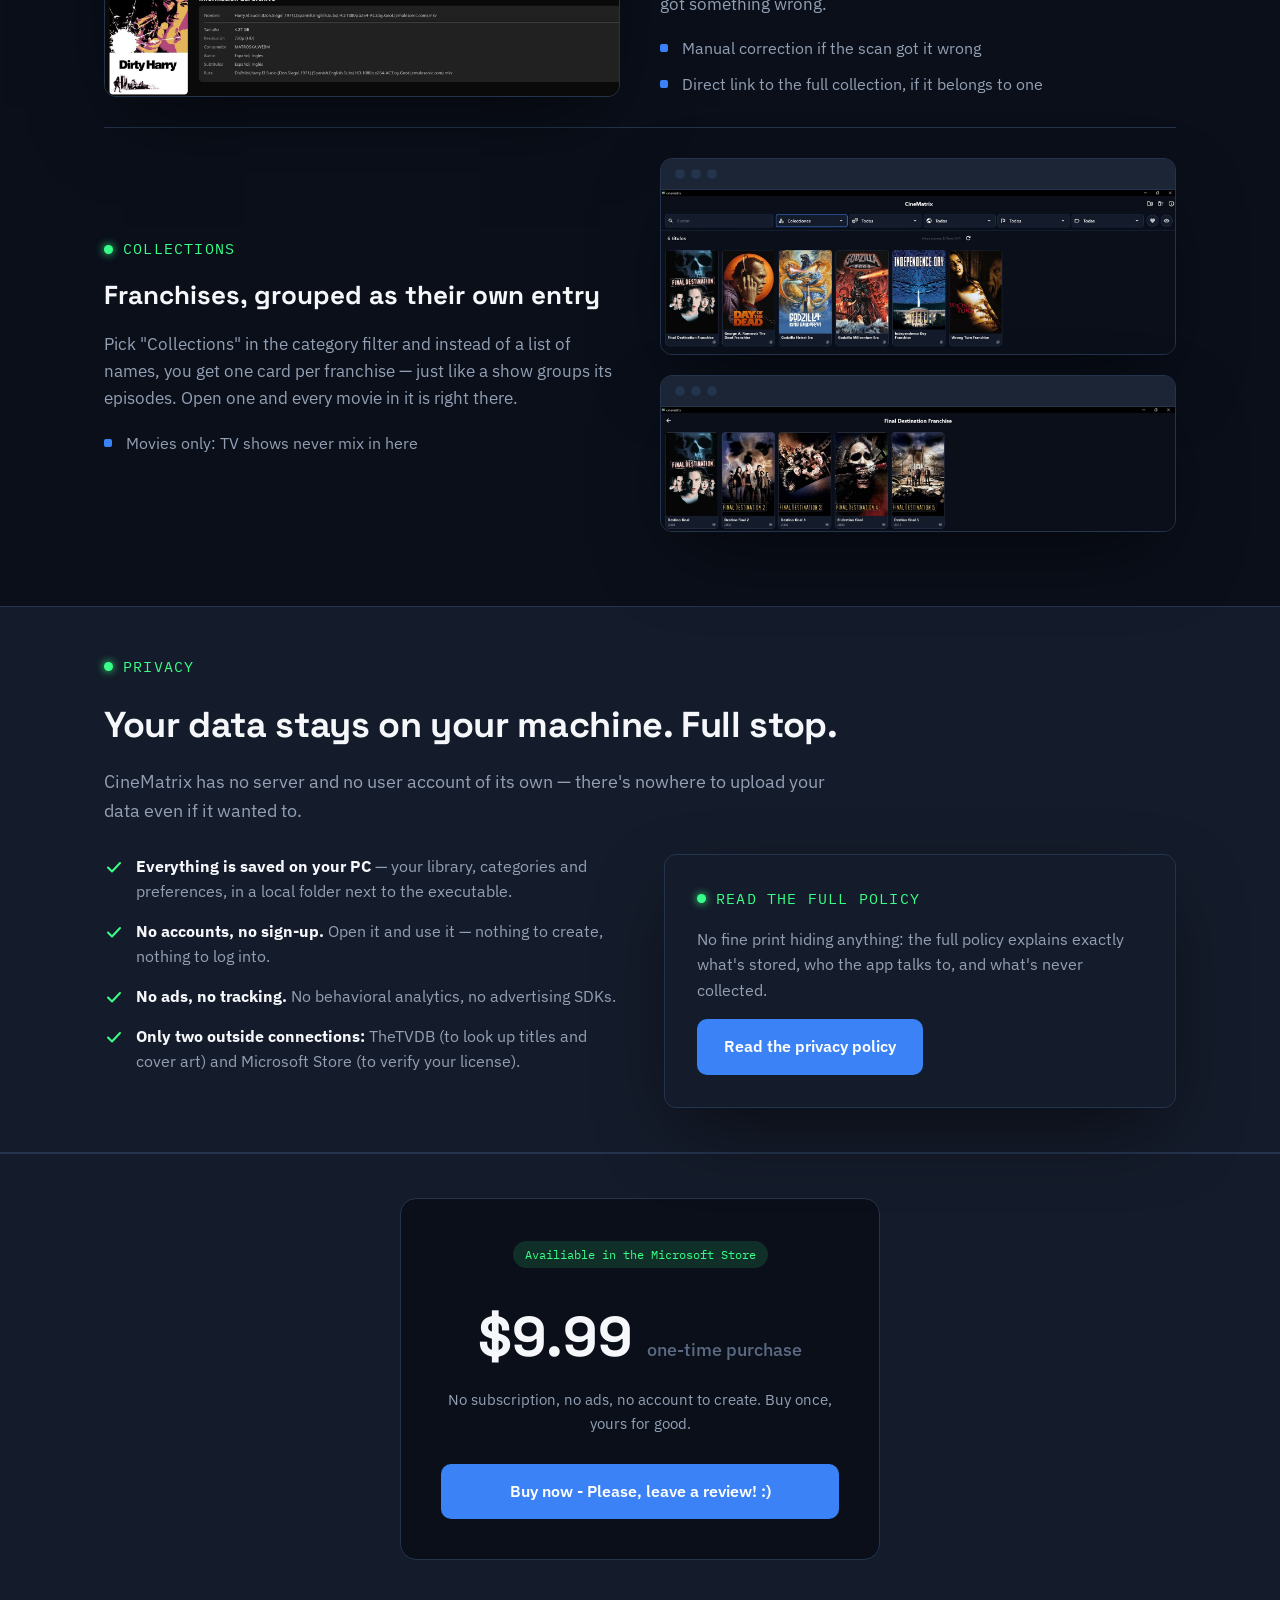
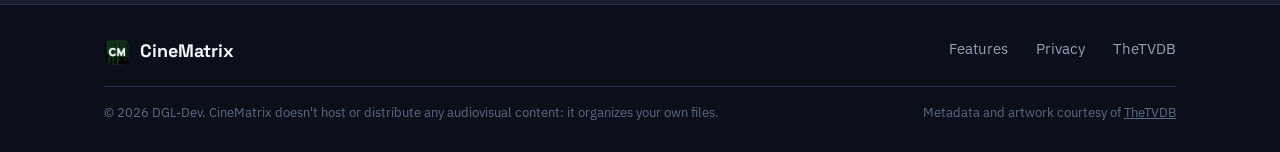
==== commit 8b1c5029: "Update index.html" ====
--- a/index.html
+++ b/index.html
@@ -290,7 +290,7 @@
       <span class="pricing-badge">Ya en la Microsoft Store</span>
       <div class="price">6,99&nbsp;€ <span>pago único</span></div>
       <p class="note">Sin suscripción, sin anuncios, sin cuenta que crear. Una compra, tuya para siempre.</p>
-      <a class="btn btn-primary" href="https://apps.microsoft.com/detail/9p7ltwnh19zb?hl=es-ES&gl=ES">Comprar - Por favor deja una valoración! </a>
+      <a class="btn btn-primary" href="https://apps.microsoft.com/detail/9p7ltwnh19zb?hl=es-ES&gl=ES">Comprar - Por favor, deja una valoración! :) </a>
     </div>
   </div>
 </section>
